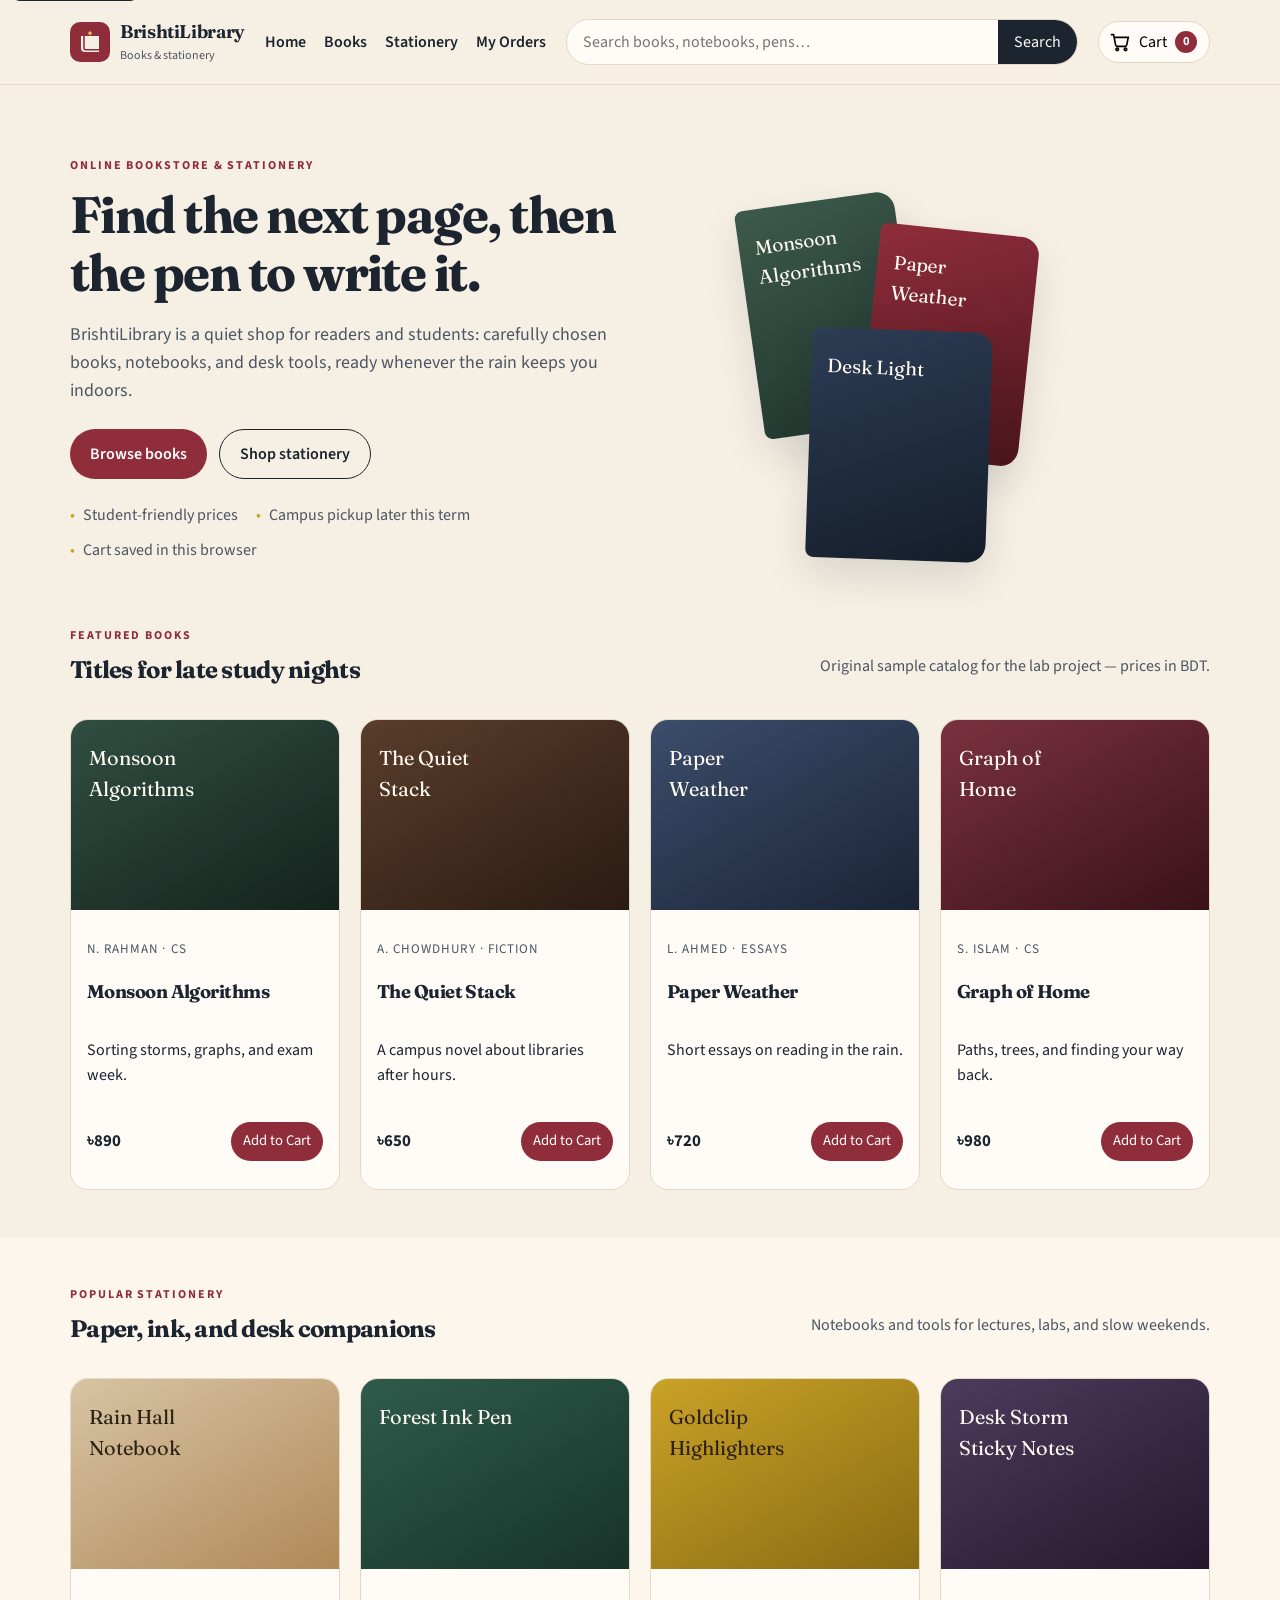
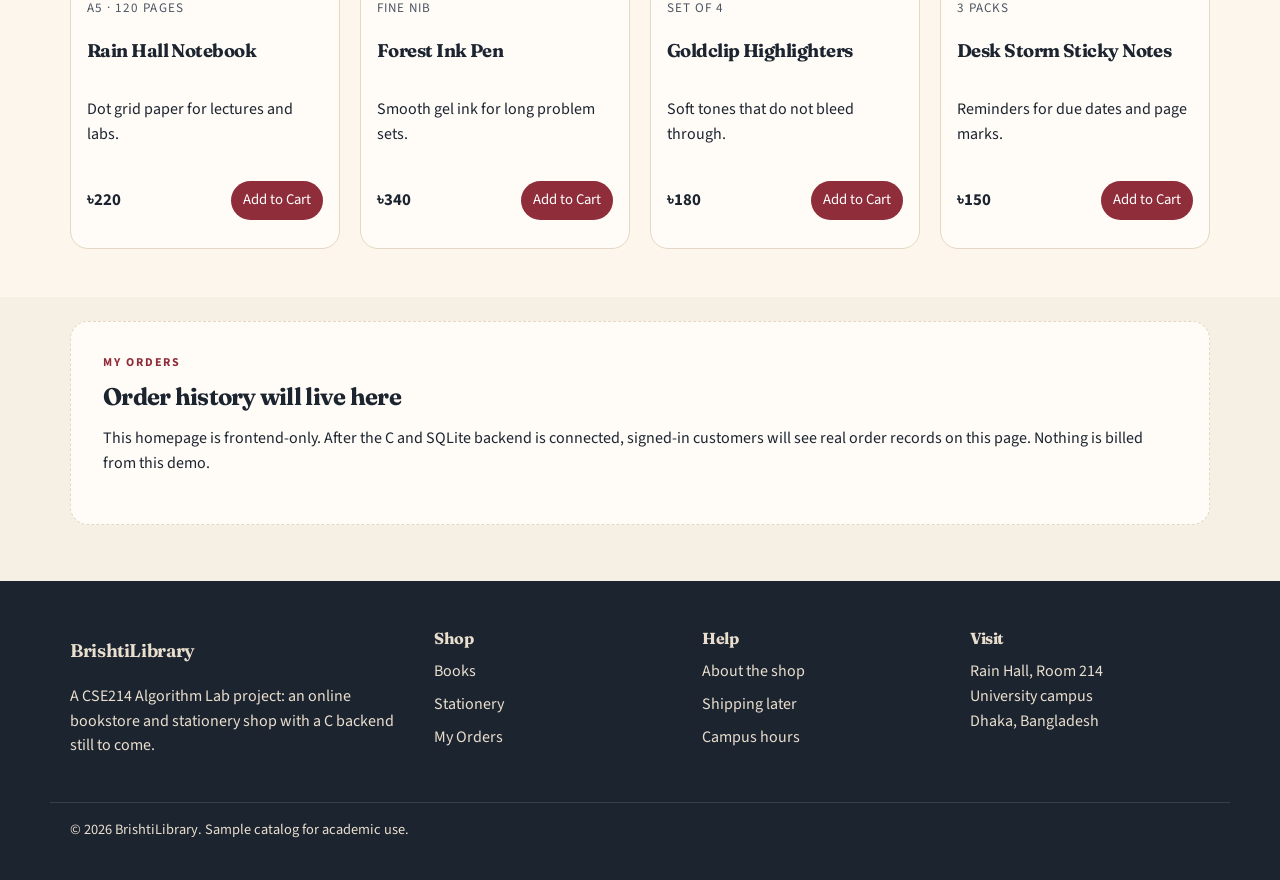
==== frontend/index.html @ 95de1ccd "First day." ====
<!DOCTYPE html>
<html lang="en">
  <head>
    <meta charset="UTF-8" />
    <meta name="viewport" content="width=device-width, initial-scale=1.0" />
    <title>BrishtiLibrary — Books & Stationery</title>
    <meta
      name="description"
      content="BrishtiLibrary is an online bookstore and stationery shop for readers, students, and makers."
    />
    <link rel="preconnect" href="https://fonts.googleapis.com" />
    <link rel="preconnect" href="https://fonts.gstatic.com" crossorigin />
    <link
      href="https://fonts.googleapis.com/css2?family=Fraunces:opsz,wght@9..144,500;9..144,650;9..144,700&family=Source+Sans+3:wght@400;500;600;700&display=swap"
      rel="stylesheet"
    />
    <link rel="stylesheet" href="css/style.css" />
  </head>
  <body>
    <a class="skip-link" href="#main">Skip to content</a>

    <header class="site-header">
      <div class="header-inner">
        <a class="brand" href="#home" aria-label="BrishtiLibrary home">
          <span class="brand-mark" aria-hidden="true">
            <svg viewBox="0 0 40 40" role="img">
              <rect width="40" height="40" rx="10" fill="currentColor" />
              <path d="M11 14h18v16H14.5c-1.9 0-3.5-1.4-3.5-3.2V14z" fill="#f6efe3" />
              <path d="M14 14v12.6c0 .7.7 1.2 1.5 1.2H29" stroke="#8f2d3a" stroke-width="1.6" fill="none" />
              <path
                d="M20 8.5c.5 1.4 1.3 2.3 2.5 2.8-1.2.5-2 1.4-2.5 2.8-.5-1.4-1.3-2.3-2.5-2.8 1.2-.5 2-1.4 2.5-2.8z"
                fill="#e8c36a"
              />
            </svg>
          </span>
          <span class="brand-copy">
            <span class="brand-name">BrishtiLibrary</span>
            <span class="brand-tag">Books &amp; stationery</span>
          </span>
        </a>

        <form class="search" role="search" id="search-form">
          <label class="visually-hidden" for="search-input">Search books and stationery</label>
          <input
            id="search-input"
            type="search"
            name="q"
            placeholder="Search books, notebooks, pens…"
            autocomplete="off"
          />
          <button type="submit" class="search-submit">Search</button>
        </form>

        <nav class="primary-nav" id="primary-nav" aria-label="Primary">
          <a href="#home">Home</a>
          <a href="#books">Books</a>
          <a href="#stationery">Stationery</a>
          <a href="#orders">My Orders</a>
        </nav>

        <div class="header-actions">
          <button class="cart-button" id="cart-open" type="button" aria-controls="cart-drawer">
            <span class="cart-icon" aria-hidden="true">
              <svg viewBox="0 0 24 24" fill="none" stroke="currentColor" stroke-width="1.8">
                <path d="M6 7h15l-1.6 8.2a2 2 0 0 1-2 1.6H9.2a2 2 0 0 1-2-1.6L5 4H2" />
                <circle cx="9" cy="20" r="1.4" />
                <circle cx="18" cy="20" r="1.4" />
              </svg>
            </span>
            <span class="cart-label">Cart</span>
            <span class="cart-count" id="cart-count" aria-live="polite">0</span>
          </button>

          <button
            class="menu-toggle"
            id="menu-toggle"
            type="button"
            aria-expanded="false"
            aria-controls="primary-nav"
          >
            <span class="visually-hidden">Menu</span>
            <span></span>
            <span></span>
            <span></span>
          </button>
        </div>
      </div>
      <p class="search-status" id="search-status" hidden></p>
    </header>

    <main id="main">
      <section class="hero" id="home">
        <div class="hero-copy">
          <p class="eyebrow">Online bookstore &amp; stationery</p>
          <h1>Find the next page, then the pen to write it.</h1>
          <p class="lede">
            BrishtiLibrary is a quiet shop for readers and students: carefully chosen books,
            notebooks, and desk tools, ready whenever the rain keeps you indoors.
          </p>
          <div class="hero-actions">
            <a class="btn btn-primary" href="#books">Browse books</a>
            <a class="btn btn-ghost" href="#stationery">Shop stationery</a>
          </div>
          <ul class="hero-points">
            <li>Student-friendly prices</li>
            <li>Campus pickup later this term</li>
            <li>Cart saved in this browser</li>
          </ul>
        </div>
        <div class="hero-stage" aria-hidden="true">
          <article class="display-book display-book-a">
            <span>Monsoon Algorithms</span>
          </article>
          <article class="display-book display-book-b">
            <span>Paper Weather</span>
          </article>
          <article class="display-book display-book-c">
            <span>Desk Light</span>
          </article>
        </div>
      </section>

      <section class="section" id="books">
        <div class="section-heading">
          <div>
            <p class="eyebrow">Featured books</p>
            <h2>Titles for late study nights</h2>
          </div>
          <p>Original sample catalog for the lab project — prices in BDT.</p>
        </div>
        <div class="product-grid" id="books-grid"></div>
      </section>

      <section class="section section-alt" id="stationery">
        <div class="section-heading">
          <div>
            <p class="eyebrow">Popular stationery</p>
            <h2>Paper, ink, and desk companions</h2>
          </div>
          <p>Notebooks and tools for lectures, labs, and slow weekends.</p>
        </div>
        <div class="product-grid" id="stationery-grid"></div>
      </section>

      <section class="section" id="orders">
        <div class="orders-panel">
          <p class="eyebrow">My Orders</p>
          <h2>Order history will live here</h2>
          <p>
            This homepage is frontend-only. After the C and SQLite backend is connected, signed-in
            customers will see real order records on this page. Nothing is billed from this demo.
          </p>
        </div>
      </section>
    </main>

    <footer class="site-footer">
      <div class="footer-grid">
        <div>
          <p class="brand-name">BrishtiLibrary</p>
          <p>
            A CSE214 Algorithm Lab project: an online bookstore and stationery shop with a C
            backend still to come.
          </p>
        </div>
        <div>
          <h3>Shop</h3>
          <ul>
            <li><a href="#books">Books</a></li>
            <li><a href="#stationery">Stationery</a></li>
            <li><a href="#orders">My Orders</a></li>
          </ul>
        </div>
        <div>
          <h3>Help</h3>
          <ul>
            <li><a href="#home">About the shop</a></li>
            <li><a href="#orders">Shipping later</a></li>
            <li><a href="#home">Campus hours</a></li>
          </ul>
        </div>
        <div>
          <h3>Visit</h3>
          <address>
            Rain Hall, Room 214<br />
            University campus<br />
            Dhaka, Bangladesh
          </address>
        </div>
      </div>
      <p class="copyright">© 2026 BrishtiLibrary. Sample catalog for academic use.</p>
    </footer>

    <aside class="cart-drawer" id="cart-drawer" aria-labelledby="cart-title" hidden>
      <div class="cart-panel">
        <div class="cart-head">
          <h2 id="cart-title">Your cart</h2>
          <button type="button" class="icon-close" id="cart-close">Close</button>
        </div>
        <ul class="cart-items" id="cart-items"></ul>
        <div class="cart-foot">
          <p class="cart-total">Total: <strong id="cart-total">৳0</strong></p>
          <p class="cart-note">Checkout will use the C backend in a later lab step.</p>
        </div>
      </div>
    </aside>

    <div class="toast" id="toast" role="status" aria-live="polite" hidden></div>

    <script src="js/app.js"></script>
  </body>
</html>
---- frontend/css/style.css ----
:root {
  --ink: #1c2430;
  --ink-soft: #4b5563;
  --paper: #f6efe3;
  --cream: #fffaf2;
  --white: #fffcf7;
  --line: #e4d8c4;
  --burgundy: #8f2d3a;
  --burgundy-dark: #6f1f2b;
  --forest: #2f5b4c;
  --gold: #c9a227;
  --shadow: 0 18px 40px rgba(28, 36, 48, 0.12);
  --radius: 18px;
  --header-h: 84px;
  --font-serif: "Fraunces", Georgia, serif;
  --font-sans: "Source Sans 3", "Segoe UI", sans-serif;
}

*,
*::before,
*::after {
  box-sizing: border-box;
}

html {
  scroll-behavior: smooth;
}

body {
  margin: 0;
  font-family: var(--font-sans);
  color: var(--ink);
  background:
    radial-gradient(1200px 400px at 10% -10%, #f3e2c4 0%, transparent 50%),
    var(--paper);
  line-height: 1.55;
}

img,
svg {
  display: block;
  max-width: 100%;
}

a {
  color: inherit;
  text-decoration: none;
}

button,
input {
  font: inherit;
}

.visually-hidden {
  position: absolute;
  width: 1px;
  height: 1px;
  padding: 0;
  margin: -1px;
  overflow: hidden;
  clip: rect(0, 0, 0, 0);
  border: 0;
}

.skip-link {
  position: absolute;
  left: 12px;
  top: -40px;
  z-index: 100;
  background: var(--ink);
  color: var(--cream);
  padding: 8px 12px;
  border-radius: 8px;
}

.skip-link:focus {
  top: 12px;
}

.site-header {
  position: sticky;
  top: 0;
  z-index: 40;
  background: rgba(246, 239, 227, 0.92);
  backdrop-filter: blur(14px);
  border-bottom: 1px solid var(--line);
}

.header-inner {
  max-width: 1180px;
  margin: 0 auto;
  min-height: var(--header-h);
  padding: 12px 20px;
  display: flex;
  flex-wrap: wrap;
  gap: 12px 20px;
  align-items: center;
}

.brand {
  display: flex;
  align-items: center;
  gap: 10px;
  order: 1;
}

.brand-mark {
  width: 40px;
  height: 40px;
  color: var(--burgundy);
}

.brand-name {
  display: block;
  font-family: var(--font-serif);
  font-weight: 650;
  font-size: 1.15rem;
  letter-spacing: -0.02em;
}

.brand-tag {
  display: block;
  font-size: 0.75rem;
  color: var(--ink-soft);
}

.search {
  display: flex;
  background: var(--white);
  border: 1px solid var(--line);
  border-radius: 999px;
  overflow: hidden;
  flex: 1 1 240px;
  order: 3;
  min-width: 180px;
}

.search input {
  flex: 1;
  border: 0;
  background: transparent;
  padding: 10px 16px;
  outline: none;
  min-width: 0;
}

.search-submit,
.btn,
.cart-button,
.icon-close,
.add-cart,
.menu-toggle {
  cursor: pointer;
  border: 0;
}

.search-submit {
  background: var(--ink);
  color: var(--cream);
  padding: 10px 16px;
}

.primary-nav {
  display: flex;
  gap: 18px;
  font-weight: 600;
  order: 2;
}

.primary-nav a:hover,
.primary-nav a:focus-visible,
.footer-grid a:hover {
  color: var(--burgundy);
}

.header-actions {
  display: flex;
  align-items: center;
  gap: 8px;
  order: 4;
}

.cart-button {
  display: flex;
  align-items: center;
  gap: 8px;
  background: var(--white);
  border: 1px solid var(--line);
  border-radius: 999px;
  padding: 8px 12px 8px 10px;
}

.cart-icon svg {
  width: 22px;
  height: 22px;
}

.cart-count {
  min-width: 22px;
  height: 22px;
  border-radius: 999px;
  background: var(--burgundy);
  color: #fff;
  font-size: 0.78rem;
  font-weight: 700;
  display: grid;
  place-items: center;
}

.menu-toggle {
  display: none;
  width: 42px;
  height: 42px;
  border-radius: 10px;
  background: var(--white);
  border: 1px solid var(--line);
  padding: 10px;
}

.menu-toggle span {
  display: block;
  height: 2px;
  background: var(--ink);
  margin: 5px 0;
}

.search-status {
  max-width: 1180px;
  margin: 0 auto;
  padding: 0 20px 12px;
  color: var(--ink-soft);
}

.hero,
.section,
.footer-grid,
.copyright {
  max-width: 1180px;
  margin-left: auto;
  margin-right: auto;
  padding-left: 20px;
  padding-right: 20px;
}

#home,
#books,
#stationery,
#orders {
  scroll-margin-top: 96px;
}

.hero {
  display: grid;
  grid-template-columns: 1.1fr 0.9fr;
  gap: 48px;
  align-items: center;
  padding-top: 72px;
  padding-bottom: 40px;
}

.eyebrow {
  text-transform: uppercase;
  letter-spacing: 0.16em;
  font-size: 0.75rem;
  font-weight: 700;
  color: var(--burgundy);
  margin: 0 0 10px;
}

h1,
h2,
h3 {
  font-family: var(--font-serif);
  letter-spacing: -0.03em;
  line-height: 1.15;
  margin: 0 0 12px;
}

h1 {
  font-size: clamp(2.2rem, 4vw, 3.6rem);
}

.lede {
  font-size: 1.12rem;
  color: var(--ink-soft);
  max-width: 36rem;
}

.hero-actions {
  display: flex;
  flex-wrap: wrap;
  gap: 12px;
  margin: 24px 0;
}

.btn {
  display: inline-flex;
  align-items: center;
  justify-content: center;
  border-radius: 999px;
  padding: 12px 20px;
  font-weight: 600;
}

.btn-primary,
.add-cart {
  background: var(--burgundy);
  color: #fff;
}

.btn-primary:hover,
.add-cart:hover {
  background: var(--burgundy-dark);
}

.btn-ghost {
  background: transparent;
  border: 1px solid var(--ink);
}

.hero-points {
  display: flex;
  flex-wrap: wrap;
  gap: 10px 18px;
  padding: 0;
  margin: 0;
  list-style: none;
  color: var(--ink-soft);
}

.hero-points li::before {
  content: "•";
  color: var(--gold);
  margin-right: 8px;
}

.hero-stage {
  position: relative;
  min-height: 360px;
}

.display-book {
  position: absolute;
  width: 160px;
  height: 230px;
  border-radius: 8px 18px 18px 8px;
  padding: 24px 16px;
  color: var(--cream);
  box-shadow: var(--shadow);
  font-family: var(--font-serif);
  font-size: 1.2rem;
}

.display-book-a {
  left: 30px;
  top: 20px;
  background: linear-gradient(160deg, #3d5a4c, #1e332b);
  transform: rotate(-8deg);
}

.display-book-b {
  left: 150px;
  top: 50px;
  background: linear-gradient(160deg, #8f2d3a, #4b151d);
  transform: rotate(6deg);
}

.display-book-c {
  left: 90px;
  top: 150px;
  width: 180px;
  background: linear-gradient(160deg, #2c3d55, #151d2a);
  transform: rotate(2deg);
}

.section {
  padding-top: 24px;
  padding-bottom: 48px;
}

.section-alt {
  background: rgba(255, 250, 242, 0.7);
  max-width: none;
  padding: 48px 0;
}

.section-alt .section-heading,
.section-alt .product-grid {
  max-width: 1180px;
  margin-left: auto;
  margin-right: auto;
  padding-left: 20px;
  padding-right: 20px;
}

.section-heading {
  display: flex;
  justify-content: space-between;
  gap: 24px;
  align-items: end;
  margin-bottom: 24px;
}

.section-heading p:last-child {
  color: var(--ink-soft);
  max-width: 28rem;
}

.product-grid {
  display: grid;
  grid-template-columns: repeat(4, 1fr);
  gap: 20px;
}

.product-card {
  background: var(--white);
  border: 1px solid var(--line);
  border-radius: var(--radius);
  overflow: hidden;
  display: flex;
  flex-direction: column;
  min-height: 100%;
}

.product-cover {
  height: 190px;
  padding: 22px 18px;
  color: var(--cream);
  font-family: var(--font-serif);
}

.product-cover span {
  display: block;
  max-width: 8.5rem;
  font-size: 1.25rem;
}

.cover-book-1 { background: linear-gradient(150deg, #314e42, #13231d); }
.cover-book-2 { background: linear-gradient(150deg, #5a3d2b, #2b1b12); }
.cover-book-3 { background: linear-gradient(150deg, #3b4d6b, #1a2436); }
.cover-book-4 { background: linear-gradient(150deg, #7a3140, #3a1219); }
.cover-stat-1 { background: linear-gradient(150deg, #d7c4a3, #b08958); color: #2b2116; }
.cover-stat-2 { background: linear-gradient(150deg, #2f5b4c, #17332a); }
.cover-stat-3 { background: linear-gradient(150deg, #c9a227, #8a6b12); color: #2b2116; }
.cover-stat-4 { background: linear-gradient(150deg, #4d3b5c, #24182d); }

.product-body {
  padding: 16px 16px 18px;
  display: flex;
  flex-direction: column;
  gap: 8px;
  flex: 1;
}

.product-meta {
  font-size: 0.82rem;
  color: var(--ink-soft);
  text-transform: uppercase;
  letter-spacing: 0.08em;
}

.product-body h3 {
  font-size: 1.15rem;
}

.price-row {
  margin-top: auto;
  display: flex;
  justify-content: space-between;
  align-items: center;
  gap: 8px;
}

.price {
  font-weight: 700;
  font-size: 1.05rem;
}

.add-cart {
  border-radius: 999px;
  padding: 8px 12px;
  font-size: 0.92rem;
}

.product-card.is-hidden {
  display: none;
}

.orders-panel {
  background: var(--white);
  border: 1px dashed var(--line);
  border-radius: var(--radius);
  padding: 32px;
}

.site-footer {
  background: var(--ink);
  color: #eadfce;
  padding: 48px 0 24px;
  margin-top: 8px;
}

.footer-grid {
  display: grid;
  grid-template-columns: 1.4fr 1fr 1fr 1fr;
  gap: 28px;
}

.footer-grid h3 {
  font-size: 1rem;
}

.footer-grid ul {
  list-style: none;
  padding: 0;
  margin: 0;
}

.footer-grid li + li,
.footer-grid p {
  margin-top: 8px;
}

address {
  font-style: normal;
}

.copyright {
  margin-top: 28px;
  padding-top: 16px;
  border-top: 1px solid rgba(255, 255, 255, 0.12);
  font-size: 0.9rem;
}

.cart-drawer {
  position: fixed;
  inset: 0;
  background: rgba(28, 36, 48, 0.4);
  z-index: 50;
  display: flex;
  justify-content: flex-end;
}

.cart-drawer[hidden] {
  display: none;
}

.cart-panel {
  width: min(380px, 100%);
  height: 100%;
  background: var(--cream);
  display: flex;
  flex-direction: column;
  padding: 20px;
}

.cart-head,
.price-row,
.cart-line {
  display: flex;
  justify-content: space-between;
  align-items: center;
}

.icon-close {
  background: transparent;
  font-weight: 600;
}

.cart-items {
  list-style: none;
  padding: 0;
  margin: 16px 0;
  overflow: auto;
  flex: 1;
}

.cart-line {
  padding: 12px 0;
  border-bottom: 1px solid var(--line);
  gap: 12px;
}

.cart-line button {
  background: transparent;
  border: 0;
  color: var(--burgundy);
  font-weight: 600;
  cursor: pointer;
}

.cart-foot {
  border-top: 1px solid var(--line);
  padding-top: 16px;
}

.cart-note {
  color: var(--ink-soft);
  font-size: 0.92rem;
}

.toast {
  position: fixed;
  right: 20px;
  bottom: 20px;
  background: var(--ink);
  color: var(--cream);
  padding: 12px 16px;
  border-radius: 12px;
  z-index: 60;
}

@media (max-width: 980px) {
  .brand {
    margin-right: auto;
  }

  .header-actions {
    order: 2;
  }

  .primary-nav {
    display: none;
    order: 3;
    flex: 1 1 100%;
    flex-direction: column;
    gap: 10px;
    padding-bottom: 8px;
  }

  .primary-nav.is-open {
    display: flex;
  }

  .search {
    order: 4;
    flex: 1 1 100%;
  }

  .menu-toggle {
    display: block;
  }

  .hero {
    grid-template-columns: 1fr;
  }

  .product-grid,
  .footer-grid {
    grid-template-columns: 1fr 1fr;
  }

  .hero-stage {
    min-height: 280px;
  }
}

@media (max-width: 640px) {
  .product-grid,
  .footer-grid {
    grid-template-columns: 1fr;
  }

  .section-heading {
    flex-direction: column;
    align-items: flex-start;
  }

  .cart-label {
    display: none;
  }

  .display-book {
    width: 130px;
    height: 190px;
  }
}
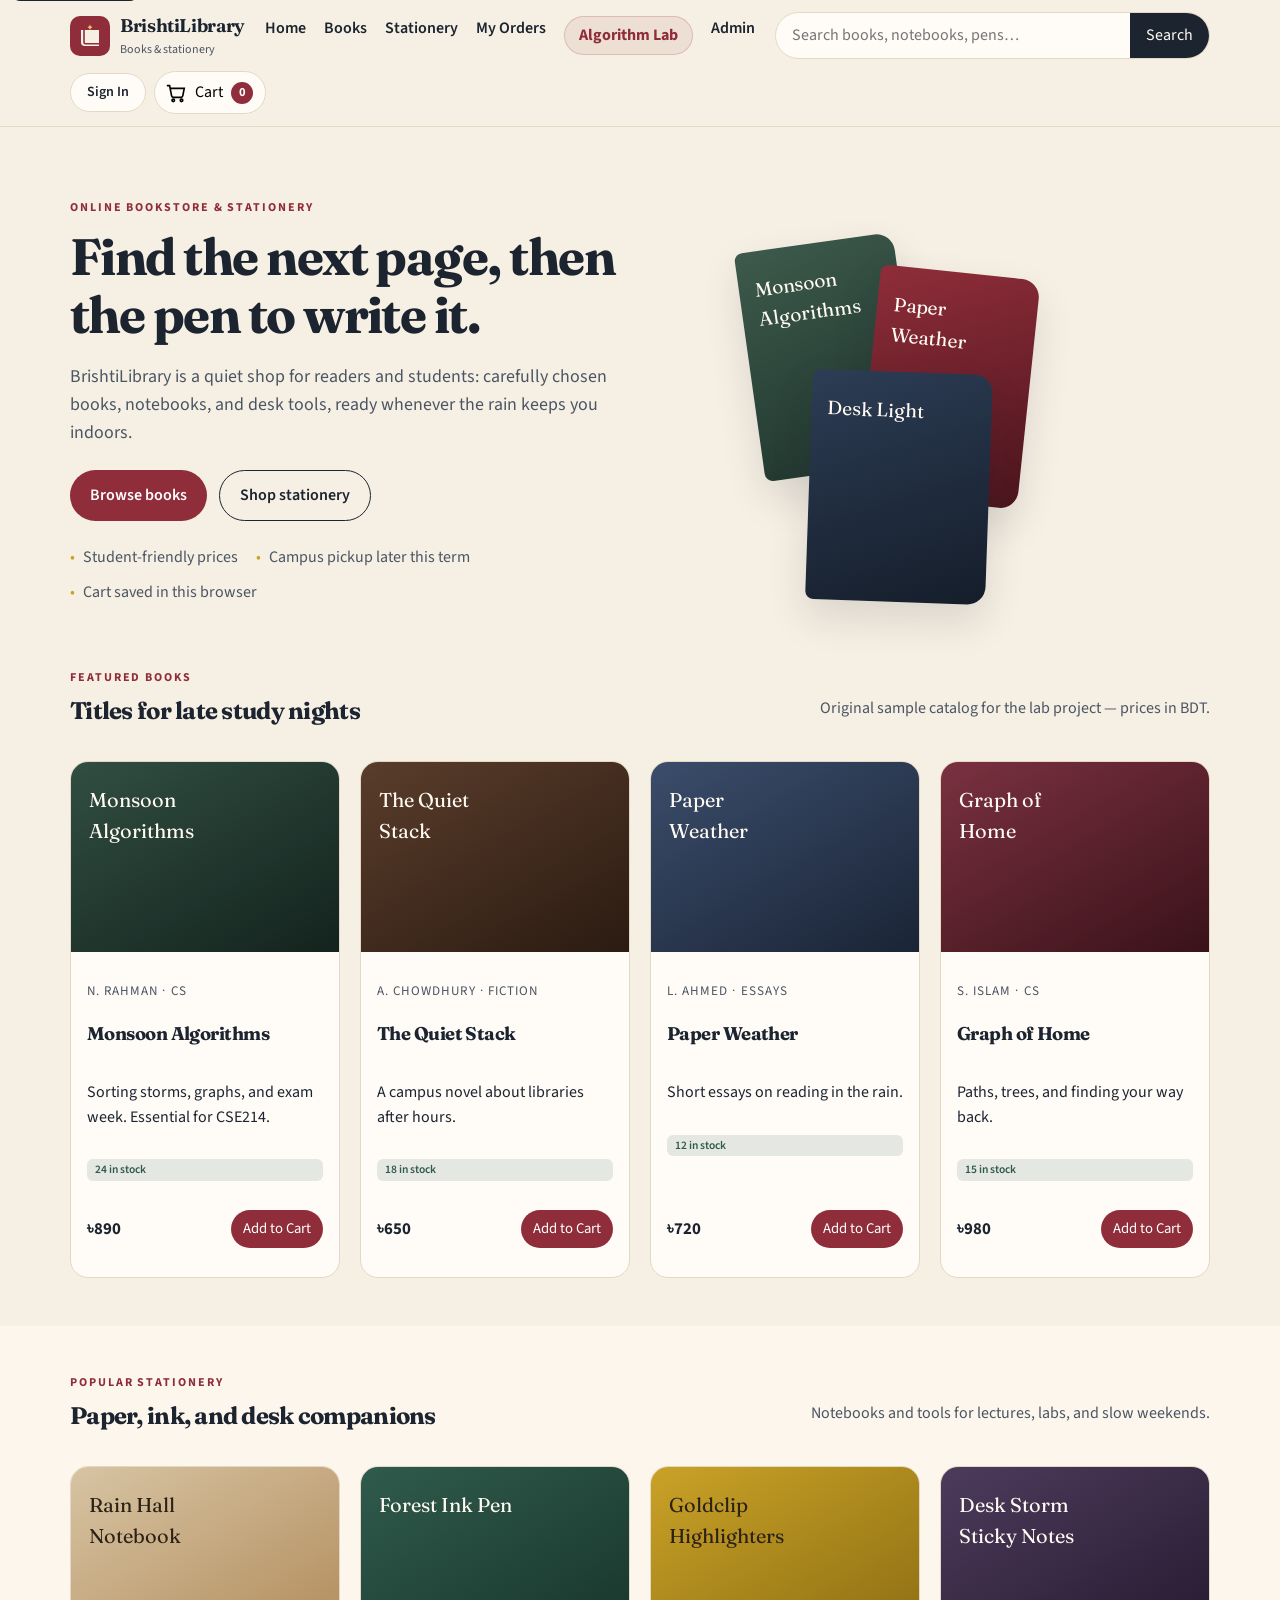
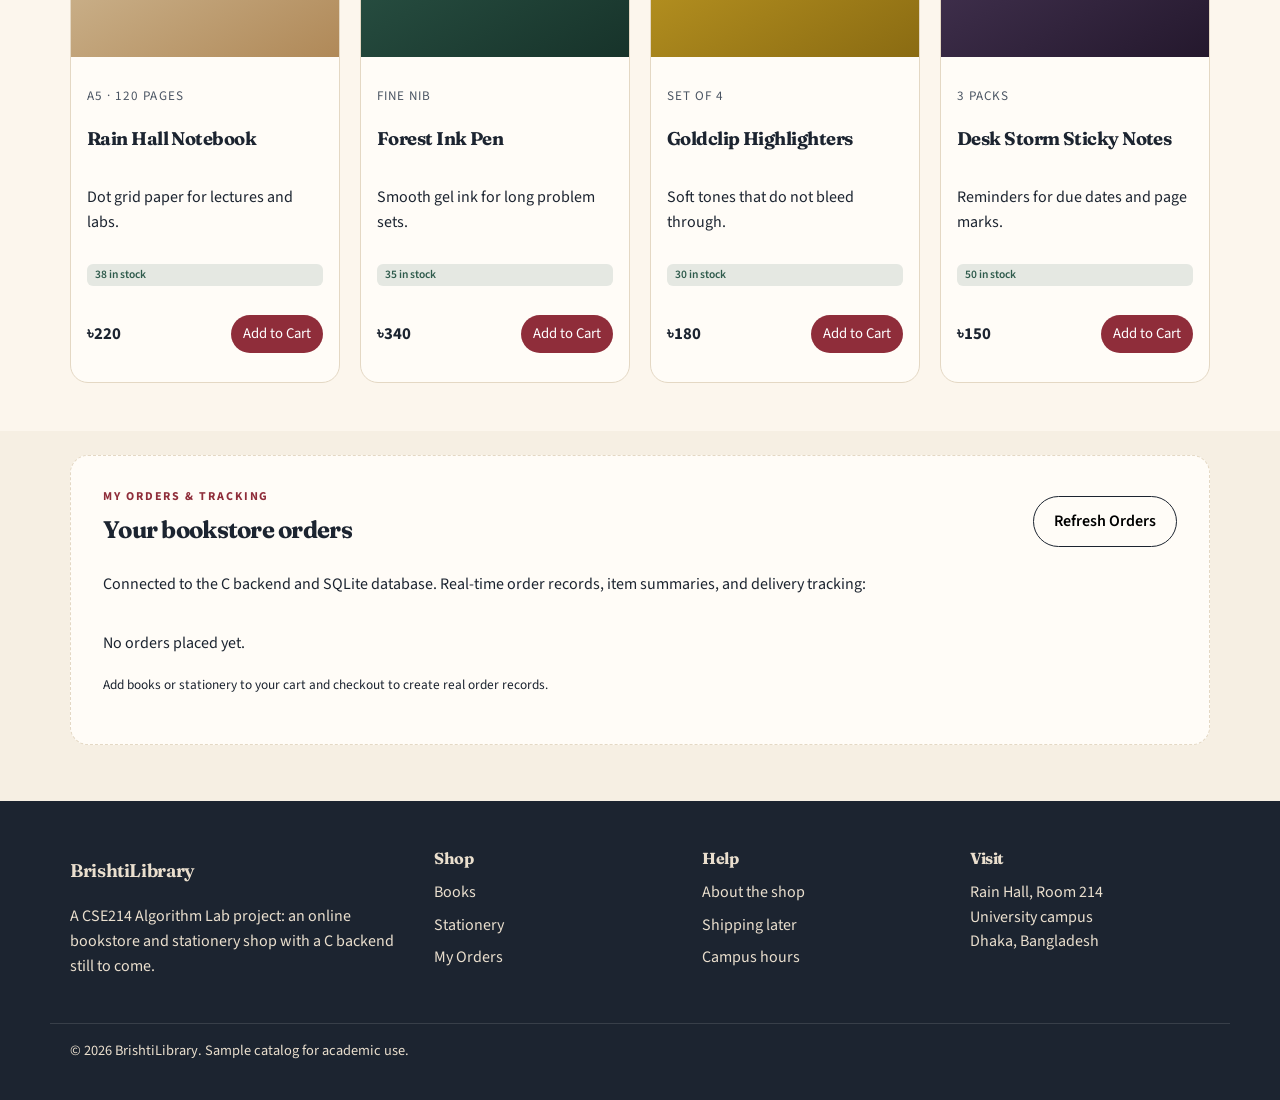
==== commit a9822d37: "Updated" ====
--- a/frontend/index.html
+++ b/frontend/index.html
@@ -56,9 +56,12 @@
           <a href="#books">Books</a>
           <a href="#stationery">Stationery</a>
           <a href="#orders">My Orders</a>
+          <a href="/algorithms" class="nav-highlight">Algorithm Lab</a>
+          <a href="/admin">Admin</a>
         </nav>
 
         <div class="header-actions">
+          <button class="auth-pill" id="auth-toggle" type="button">Sign In</button>
           <button class="cart-button" id="cart-open" type="button" aria-controls="cart-drawer">
             <span class="cart-icon" aria-hidden="true">
               <svg viewBox="0 0 24 24" fill="none" stroke="currentColor" stroke-width="1.8">
@@ -144,12 +147,19 @@
 
       <section class="section" id="orders">
         <div class="orders-panel">
-          <p class="eyebrow">My Orders</p>
-          <h2>Order history will live here</h2>
-          <p>
-            This homepage is frontend-only. After the C and SQLite backend is connected, signed-in
-            customers will see real order records on this page. Nothing is billed from this demo.
+          <div class="orders-header">
+            <div>
+              <p class="eyebrow">My Orders &amp; Tracking</p>
+              <h2>Your bookstore orders</h2>
+            </div>
+            <button class="btn btn-sm btn-ghost" id="refresh-orders-btn" type="button">Refresh Orders</button>
+          </div>
+          <p class="orders-desc">
+            Connected to the C backend and SQLite database. Real-time order records, item summaries, and delivery tracking:
           </p>
+          <div class="orders-list" id="orders-list">
+            <p class="empty-state">Loading your order history from the C backend…</p>
+          </div>
         </div>
       </section>
     </main>
@@ -199,11 +209,98 @@
         </div>
         <ul class="cart-items" id="cart-items"></ul>
         <div class="cart-foot">
-          <p class="cart-total">Total: <strong id="cart-total">৳0</strong></p>
-          <p class="cart-note">Checkout will use the C backend in a later lab step.</p>
+          <div class="cart-summary-lines">
+            <div class="summary-line"><span>Subtotal:</span> <span id="cart-subtotal">৳0</span></div>
+            <div class="summary-line"><span>Delivery (Dhaka/Campus):</span> <span id="cart-delivery">৳60</span></div>
+            <div class="summary-line summary-total"><span>Total:</span> <strong id="cart-total">৳0</strong></div>
+          </div>
+          <button type="button" class="btn btn-primary btn-block" id="checkout-open-btn">Proceed to Checkout</button>
+          <p class="cart-note">Verified live by C &amp; SQLite backend.</p>
         </div>
       </div>
     </aside>
+
+    <!-- Checkout Modal Dialog -->
+    <dialog class="modal-dialog" id="checkout-modal">
+      <div class="modal-card">
+        <div class="modal-head">
+          <h2>Complete Your Order</h2>
+          <button type="button" class="icon-close" id="checkout-close-btn">Close</button>
+        </div>
+        <form class="checkout-form" id="checkout-form">
+          <div class="form-group">
+            <label for="cust-name">Full Name *</label>
+            <input type="text" id="cust-name" name="customer_name" required placeholder="e.g. Rahim Chowdhury" />
+          </div>
+          <div class="form-group">
+            <label for="cust-phone">Phone Number (Bangladesh) *</label>
+            <input type="tel" id="cust-phone" name="phone" required placeholder="e.g. 01711-223344" />
+          </div>
+          <div class="form-group">
+            <label for="cust-address">Delivery Address (Dorm, Campus, or City) *</label>
+            <textarea id="cust-address" name="delivery_address" required rows="2" placeholder="e.g. Room 214, Rain Hall / CSE Dept Building"></textarea>
+          </div>
+          <div class="form-group">
+            <label for="cust-payment">Payment Method</label>
+            <select id="cust-payment" name="payment_method">
+              <option value="Cash on Delivery">Cash on Delivery (Campus Pickup / Courier)</option>
+              <option value="bKash (Sandbox)">bKash (Sandbox Demo)</option>
+              <option value="Nagad (Sandbox)">Nagad (Sandbox Demo)</option>
+            </select>
+          </div>
+          <div class="checkout-summary-box" id="checkout-summary-box">
+            <p>Order Total: <strong id="checkout-total-val">৳0</strong> (incl. ৳60 delivery)</p>
+          </div>
+          <div class="modal-actions">
+            <button type="button" class="btn btn-ghost" id="checkout-cancel-btn">Cancel</button>
+            <button type="submit" class="btn btn-primary" id="place-order-submit-btn">Confirm Order</button>
+          </div>
+        </form>
+      </div>
+    </dialog>
+
+    <!-- Authentication Modal Dialog -->
+    <dialog class="modal-dialog" id="auth-modal">
+      <div class="modal-card">
+        <div class="modal-head">
+          <h2 id="auth-modal-title">Sign In to BrishtiLibrary</h2>
+          <button type="button" class="icon-close" id="auth-close-btn">Close</button>
+        </div>
+        <div class="auth-modal-body" id="auth-modal-body">
+          <p class="auth-notice">
+            Academic Lab Authentication: You can sign in using Google OAuth or switch directly to demo student/admin accounts for grading.
+          </p>
+
+          <div class="auth-options">
+            <button type="button" class="btn btn-demo btn-block" id="demo-student-btn">
+              <span>Sign In as Student Demo</span>
+              <small>student@brishtilibrary.edu</small>
+            </button>
+            <button type="button" class="btn btn-demo-admin btn-block" id="demo-admin-btn">
+              <span>Sign In as Admin</span>
+              <small>admin@brishtilibrary.edu (Inventory &amp; Orders)</small>
+            </button>
+          </div>
+
+          <div class="auth-divider"><span>or Google Sign-In</span></div>
+
+          <div class="google-signin-wrapper">
+            <!-- Google Identity Services Container -->
+            <div id="g_id_onload"
+                 data-client_id="YOUR_GOOGLE_CLIENT_ID.apps.googleusercontent.com"
+                 data-context="signin"
+                 data-ux_mode="popup"
+                 data-callback="handleGoogleSignIn"
+                 data-auto_prompt="false">
+            </div>
+            <div class="g_id_signin" data-type="standard" data-shape="pill" data-theme="outline" data-text="signin_with" data-size="large"></div>
+            <p class="google-note">
+              To activate real Google Sign-In, set your Google OAuth Client ID in the configuration.
+            </p>
+          </div>
+        </div>
+      </div>
+    </dialog>
 
     <div class="toast" id="toast" role="status" aria-live="polite" hidden></div>
 
--- a/frontend/css/style.css
+++ b/frontend/css/style.css
@@ -676,3 +676,399 @@
     height: 190px;
   }
 }
+
+/* === BrishtiLibrary Interactive Extensions === */
+
+.nav-highlight {
+  color: var(--burgundy) !important;
+  font-weight: 700 !important;
+  background: rgba(143, 45, 58, 0.08);
+  padding: 6px 14px;
+  border-radius: 999px;
+  border: 1px solid rgba(143, 45, 58, 0.2);
+}
+
+.auth-pill {
+  background: var(--white);
+  border: 1px solid var(--line);
+  color: var(--ink);
+  padding: 8px 16px;
+  border-radius: 999px;
+  font-size: 0.88rem;
+  font-weight: 600;
+  cursor: pointer;
+  transition: all 0.2s ease;
+}
+
+.auth-pill:hover {
+  border-color: var(--burgundy);
+  color: var(--burgundy);
+}
+
+.auth-active {
+  background: var(--burgundy);
+  color: var(--cream);
+  border-color: var(--burgundy);
+}
+
+.stock-badge {
+  display: inline-block;
+  font-size: 0.72rem;
+  font-weight: 600;
+  padding: 2px 8px;
+  border-radius: 6px;
+  margin: 6px 0 10px;
+}
+
+.stock-ok {
+  background: rgba(47, 91, 76, 0.12);
+  color: var(--forest);
+}
+
+.stock-out {
+  background: rgba(143, 45, 58, 0.12);
+  color: var(--burgundy);
+}
+
+.cart-qty-row {
+  display: flex;
+  align-items: center;
+  gap: 8px;
+  margin-top: 4px;
+}
+
+.btn-qty {
+  width: 26px;
+  height: 26px;
+  border: 1px solid var(--line);
+  background: var(--white);
+  border-radius: 6px;
+  cursor: pointer;
+  font-weight: bold;
+  display: flex;
+  align-items: center;
+  justify-content: center;
+}
+
+.btn-qty:hover {
+  background: var(--paper);
+}
+
+.qty-num {
+  font-weight: 600;
+  min-width: 18px;
+  text-align: center;
+}
+
+.unit-price {
+  font-size: 0.85rem;
+  color: var(--ink-soft);
+}
+
+.cart-stock-warning {
+  font-size: 0.78rem;
+  color: #b45309;
+  margin-top: 4px;
+  font-weight: 500;
+}
+
+.cart-summary-lines {
+  background: rgba(246, 239, 227, 0.5);
+  border: 1px solid var(--line);
+  border-radius: 12px;
+  padding: 12px;
+  margin-bottom: 14px;
+}
+
+.summary-line {
+  display: flex;
+  justify-content: space-between;
+  font-size: 0.9rem;
+  margin-bottom: 6px;
+}
+
+.summary-total {
+  border-top: 1px dashed var(--line);
+  padding-top: 8px;
+  margin-top: 8px;
+  font-size: 1.1rem;
+  color: var(--burgundy);
+}
+
+.btn-block {
+  width: 100%;
+}
+
+/* Modal Dialogs */
+.modal-dialog {
+  border: 0;
+  border-radius: var(--radius);
+  padding: 0;
+  background: transparent;
+  max-width: 520px;
+  width: 90%;
+  box-shadow: 0 25px 60px rgba(28, 36, 48, 0.28);
+}
+
+.modal-dialog::backdrop {
+  background: rgba(28, 36, 48, 0.6);
+  backdrop-filter: blur(4px);
+}
+
+.modal-card {
+  background: var(--cream);
+  border: 1px solid var(--line);
+  border-radius: var(--radius);
+  padding: 28px;
+  max-height: 90vh;
+  overflow-y: auto;
+}
+
+.modal-head {
+  display: flex;
+  justify-content: space-between;
+  align-items: center;
+  margin-bottom: 20px;
+  border-bottom: 1px solid var(--line);
+  padding-bottom: 12px;
+}
+
+.modal-head h2 {
+  font-family: var(--font-serif);
+  font-size: 1.4rem;
+  margin: 0;
+  color: var(--ink);
+}
+
+.checkout-form .form-group {
+  margin-bottom: 16px;
+}
+
+.form-group label {
+  display: block;
+  font-size: 0.88rem;
+  font-weight: 600;
+  margin-bottom: 6px;
+  color: var(--ink);
+}
+
+.form-group input,
+.form-group textarea,
+.form-group select {
+  width: 100%;
+  padding: 10px 14px;
+  border: 1px solid var(--line);
+  border-radius: 10px;
+  background: var(--white);
+  color: var(--ink);
+  font-family: inherit;
+  font-size: 0.95rem;
+}
+
+.form-group input:focus,
+.form-group textarea:focus,
+.form-group select:focus {
+  outline: none;
+  border-color: var(--burgundy);
+  box-shadow: 0 0 0 3px rgba(143, 45, 58, 0.15);
+}
+
+.checkout-summary-box {
+  background: var(--white);
+  border: 1px solid var(--line);
+  border-radius: 10px;
+  padding: 12px 16px;
+  margin-bottom: 18px;
+  font-size: 0.95rem;
+}
+
+.modal-actions {
+  display: flex;
+  justify-content: flex-end;
+  gap: 12px;
+}
+
+/* Auth Modal Styles */
+.auth-notice {
+  font-size: 0.9rem;
+  color: var(--ink-soft);
+  margin-bottom: 18px;
+  line-height: 1.5;
+}
+
+.auth-options {
+  display: flex;
+  flex-direction: column;
+  gap: 10px;
+  margin-bottom: 20px;
+}
+
+.btn-demo,
+.btn-demo-admin {
+  padding: 12px 16px;
+  border-radius: 12px;
+  border: 1px solid var(--line);
+  background: var(--white);
+  cursor: pointer;
+  display: flex;
+  flex-direction: column;
+  align-items: flex-start;
+  transition: all 0.2s ease;
+}
+
+.btn-demo span,
+.btn-demo-admin span {
+  font-weight: 700;
+  font-size: 0.98rem;
+}
+
+.btn-demo small,
+.btn-demo-admin small {
+  color: var(--ink-soft);
+  font-size: 0.8rem;
+}
+
+.btn-demo:hover {
+  border-color: var(--forest);
+  background: rgba(47, 91, 76, 0.05);
+}
+
+.btn-demo-admin:hover {
+  border-color: var(--burgundy);
+  background: rgba(143, 45, 58, 0.05);
+}
+
+.auth-divider {
+  display: flex;
+  align-items: center;
+  text-align: center;
+  margin: 18px 0;
+  color: var(--ink-soft);
+  font-size: 0.82rem;
+}
+
+.auth-divider::before,
+.auth-divider::after {
+  content: "";
+  flex: 1;
+  border-bottom: 1px solid var(--line);
+}
+
+.auth-divider span {
+  padding: 0 10px;
+}
+
+.google-signin-wrapper {
+  display: flex;
+  flex-direction: column;
+  align-items: center;
+  gap: 10px;
+}
+
+.google-note {
+  font-size: 0.78rem;
+  color: var(--ink-soft);
+  text-align: center;
+}
+
+/* Orders List & Cards */
+.orders-header {
+  display: flex;
+  justify-content: space-between;
+  align-items: center;
+  flex-wrap: wrap;
+  gap: 12px;
+  margin-bottom: 12px;
+}
+
+.orders-list {
+  display: flex;
+  flex-direction: column;
+  gap: 16px;
+  margin-top: 18px;
+}
+
+.order-card {
+  background: var(--white);
+  border: 1px solid var(--line);
+  border-radius: var(--radius);
+  padding: 20px;
+  box-shadow: 0 4px 16px rgba(28, 36, 48, 0.05);
+}
+
+.order-card-header {
+  display: flex;
+  justify-content: space-between;
+  align-items: center;
+  border-bottom: 1px solid var(--line);
+  padding-bottom: 12px;
+  margin-bottom: 14px;
+}
+
+.order-num {
+  font-family: monospace;
+  font-weight: 700;
+  font-size: 1.05rem;
+  color: var(--burgundy);
+  margin-right: 12px;
+}
+
+.order-date {
+  font-size: 0.82rem;
+  color: var(--ink-soft);
+}
+
+.order-status-badge {
+  font-size: 0.78rem;
+  font-weight: 700;
+  text-transform: uppercase;
+  padding: 4px 10px;
+  border-radius: 999px;
+  letter-spacing: 0.04em;
+}
+
+.status-pending { background: #fef3c7; color: #92400e; }
+.status-confirmed { background: #dbeafe; color: #1e40af; }
+.status-processing { background: #e0e7ff; color: #4338ca; }
+.status-shipped { background: #f3e8ff; color: #6b21a8; }
+.status-delivered { background: #d1fae5; color: #065f46; }
+.status-cancelled { background: #fee2e2; color: #991b1b; }
+
+.order-details-grid {
+  display: grid;
+  grid-template-columns: 1fr 1fr;
+  gap: 20px;
+  font-size: 0.92rem;
+}
+
+@media (max-width: 680px) {
+  .order-details-grid {
+    grid-template-columns: 1fr;
+  }
+}
+
+.order-label {
+  font-size: 0.78rem;
+  text-transform: uppercase;
+  font-weight: 700;
+  color: var(--ink-soft);
+  margin: 0 0 4px;
+}
+
+.order-val {
+  margin: 0 0 10px;
+}
+
+.order-item-list {
+  list-style: square;
+  padding-left: 20px;
+  margin: 0 0 10px;
+  font-size: 0.88rem;
+}
+
+.order-total-line {
+  font-size: 1.05rem;
+  color: var(--burgundy);
+  margin-top: 8px;
+}
+
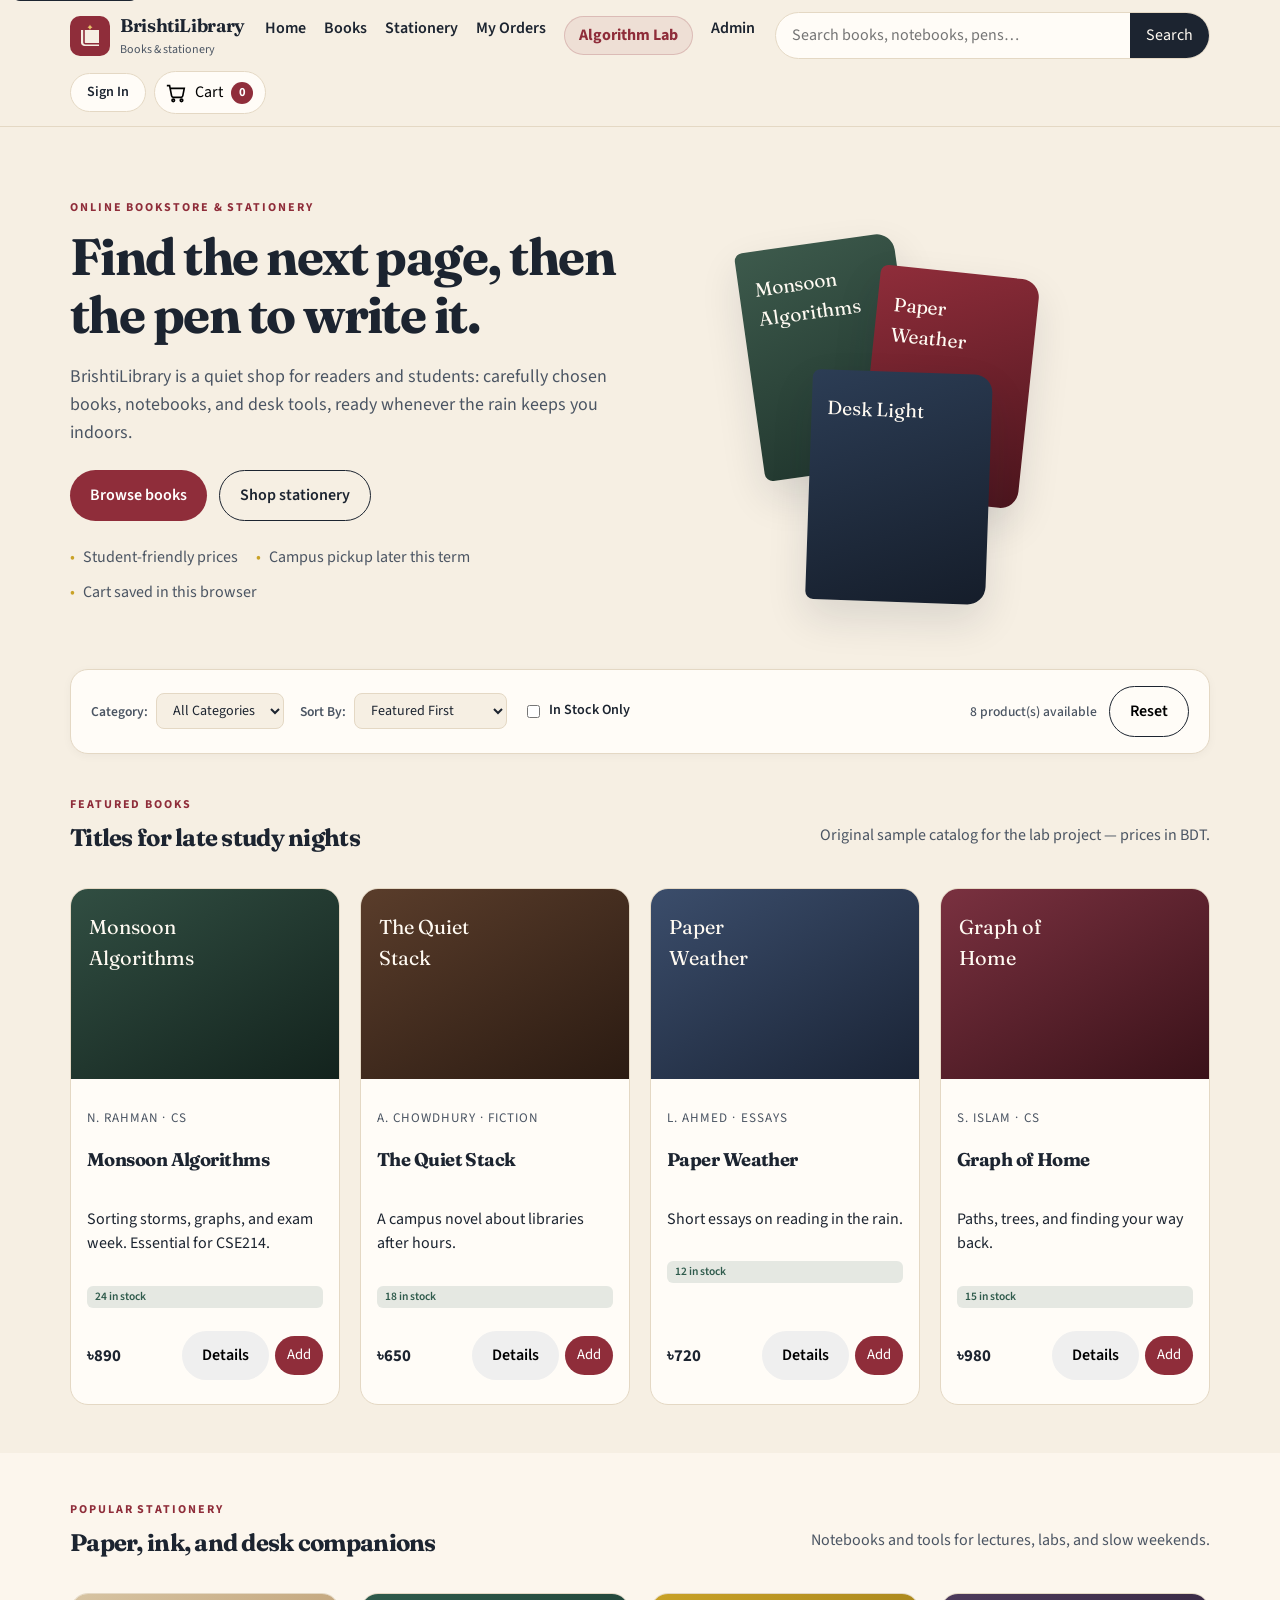
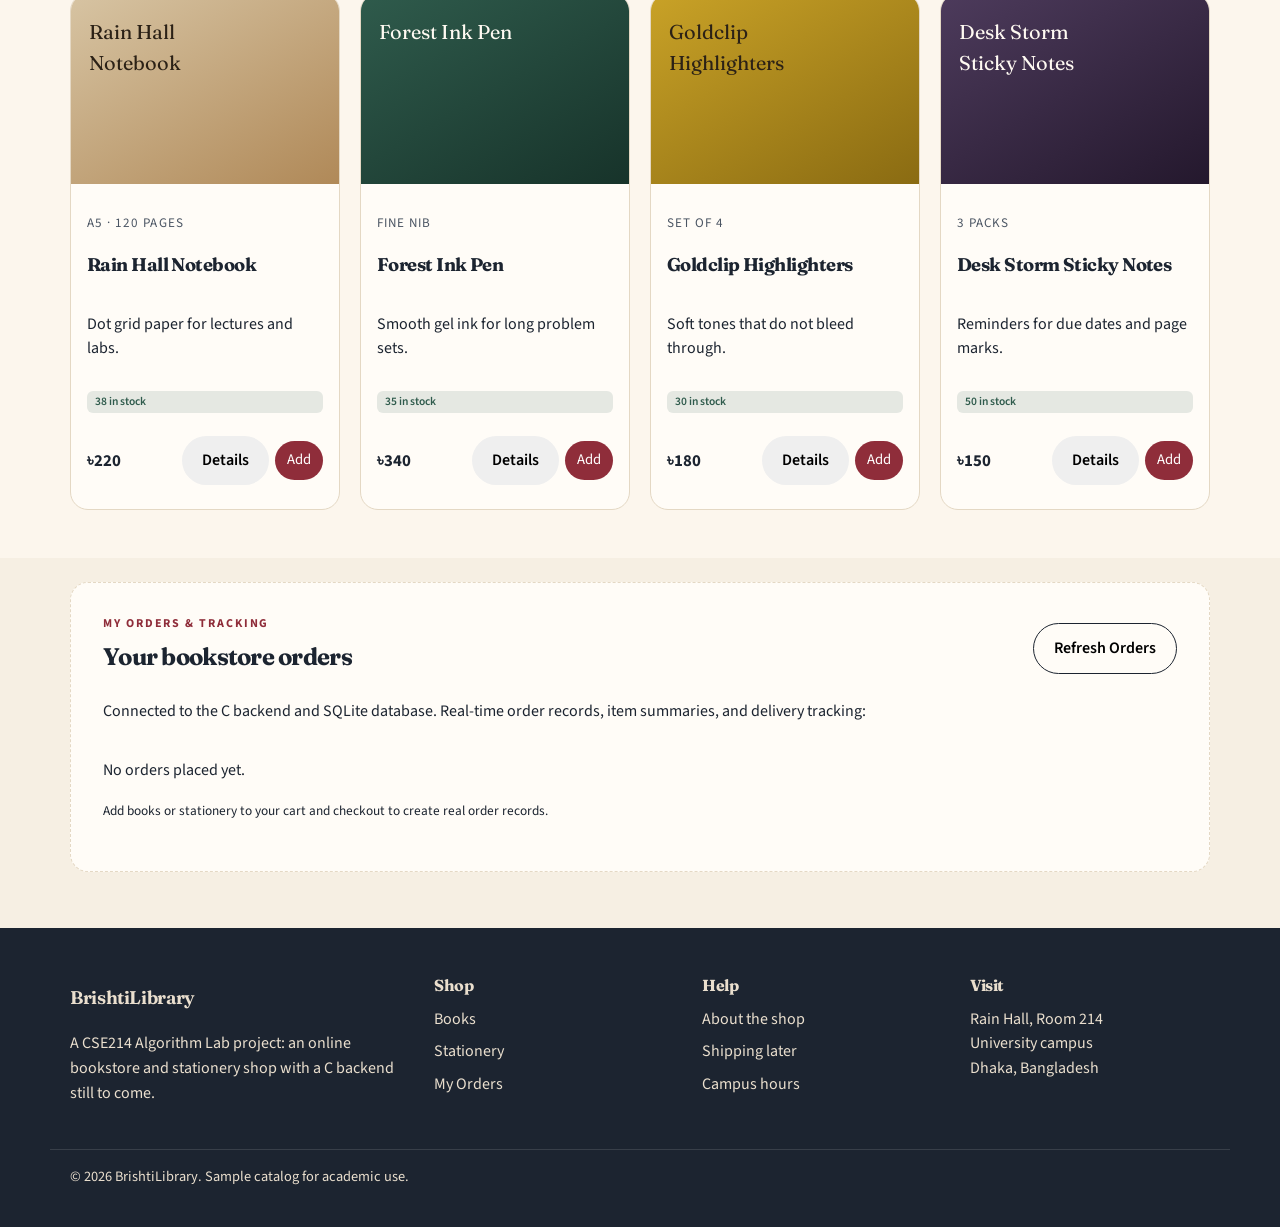
==== commit 6837d5c7: "upgrade by 9 files" ====
--- a/frontend/index.html
+++ b/frontend/index.html
@@ -123,6 +123,41 @@
         </div>
       </section>
 
+      <!-- Catalog Controls: Filter, Search Status, Sort & Availability -->
+      <section class="section catalog-controls-section" id="catalog-controls">
+        <div class="catalog-toolbar">
+          <div class="toolbar-left">
+            <div class="filter-group">
+              <label for="filter-category" class="filter-label">Category:</label>
+              <select id="filter-category" class="filter-select">
+                <option value="all">All Categories</option>
+              </select>
+            </div>
+            <div class="filter-group">
+              <label for="filter-sort" class="filter-label">Sort By:</label>
+              <select id="filter-sort" class="filter-select">
+                <option value="featured">Featured First</option>
+                <option value="price_asc">Price: Low to High</option>
+                <option value="price_desc">Price: High to Low</option>
+                <option value="name_asc">Title: A to Z</option>
+                <option value="name_desc">Title: Z to A</option>
+              </select>
+            </div>
+            <div class="filter-group">
+              <label class="filter-checkbox-label">
+                <input type="checkbox" id="filter-instock" />
+                <span>In Stock Only</span>
+              </label>
+            </div>
+          </div>
+          <div class="toolbar-right">
+            <span class="catalog-count-badge" id="catalog-count-badge">Loading catalog…</span>
+            <button class="btn btn-sm btn-ghost" id="btn-reset-filters" type="button">Reset</button>
+          </div>
+        </div>
+        <div class="active-filter-tags" id="active-filter-tags" hidden></div>
+      </section>
+
       <section class="section" id="books">
         <div class="section-heading">
           <div>
@@ -219,6 +254,54 @@
         </div>
       </div>
     </aside>
+
+    <!-- Product Detail Modal Dialog -->
+    <dialog class="modal-dialog modal-detail-dialog" id="product-detail-modal">
+      <div class="modal-card detail-modal-card">
+        <div class="modal-head">
+          <div>
+            <span class="eyebrow" id="detail-product-type">Book Details</span>
+            <h2 id="detail-product-title">Product Title</h2>
+          </div>
+          <button type="button" class="icon-close" id="detail-modal-close-btn">&times;</button>
+        </div>
+        <div class="detail-modal-grid">
+          <div class="detail-cover-wrapper">
+            <div class="product-cover detail-cover" id="detail-cover-box">
+              <span id="detail-cover-title">Title</span>
+            </div>
+            <div class="detail-badges-row">
+              <span class="sku-pill" id="detail-sku">SKU: B001</span>
+              <span class="stock-badge" id="detail-stock-badge">In Stock</span>
+            </div>
+          </div>
+          <div class="detail-info-pane">
+            <div class="detail-price-box">
+              <span class="detail-price" id="detail-price">৳0</span>
+              <span class="detail-discount-note" id="detail-discount" hidden></span>
+            </div>
+            <p class="detail-desc" id="detail-description"></p>
+            
+            <div class="detail-meta-table">
+              <h4>Product Specifications</h4>
+              <dl class="meta-dl" id="detail-meta-list"></dl>
+            </div>
+
+            <div class="detail-action-box">
+              <div class="detail-qty-control">
+                <label for="detail-qty-input">Qty:</label>
+                <div class="cart-qty-row">
+                  <button type="button" class="btn-qty" id="detail-qty-dec">−</button>
+                  <input type="number" id="detail-qty-input" min="1" value="1" readonly class="qty-num-input" />
+                  <button type="button" class="btn-qty" id="detail-qty-inc">+</button>
+                </div>
+              </div>
+              <button type="button" class="btn btn-primary btn-block" id="detail-add-cart-btn">Add to Cart</button>
+            </div>
+          </div>
+        </div>
+      </div>
+    </dialog>
 
     <!-- Checkout Modal Dialog -->
     <dialog class="modal-dialog" id="checkout-modal">
--- a/frontend/css/style.css
+++ b/frontend/css/style.css
@@ -1072,3 +1072,350 @@
   margin-top: 8px;
 }
 
+/* === Catalog Toolbar & Filters === */
+.catalog-controls-section {
+  padding-top: 24px;
+  padding-bottom: 8px;
+}
+
+.catalog-toolbar {
+  background: var(--white);
+  border: 1px solid var(--line);
+  border-radius: var(--radius);
+  padding: 16px 20px;
+  display: flex;
+  justify-content: space-between;
+  align-items: center;
+  flex-wrap: wrap;
+  gap: 16px;
+  box-shadow: 0 2px 10px rgba(28, 36, 48, 0.04);
+}
+
+.toolbar-left {
+  display: flex;
+  align-items: center;
+  flex-wrap: wrap;
+  gap: 16px;
+}
+
+.filter-group {
+  display: flex;
+  align-items: center;
+  gap: 8px;
+}
+
+.filter-label {
+  font-size: 0.85rem;
+  font-weight: 600;
+  color: var(--ink-soft);
+}
+
+.filter-select {
+  padding: 6px 12px;
+  border: 1px solid var(--line);
+  border-radius: 8px;
+  background: var(--paper);
+  color: var(--ink);
+  font-family: inherit;
+  font-size: 0.88rem;
+  cursor: pointer;
+}
+
+.filter-select:focus {
+  outline: none;
+  border-color: var(--burgundy);
+}
+
+.filter-checkbox-label {
+  display: flex;
+  align-items: center;
+  gap: 6px;
+  font-size: 0.88rem;
+  font-weight: 600;
+  color: var(--ink);
+  cursor: pointer;
+  user-select: none;
+}
+
+.toolbar-right {
+  display: flex;
+  align-items: center;
+  gap: 12px;
+}
+
+.catalog-count-badge {
+  font-size: 0.85rem;
+  color: var(--ink-soft);
+  font-weight: 500;
+}
+
+.active-filter-tags {
+  display: flex;
+  align-items: center;
+  flex-wrap: wrap;
+  gap: 8px;
+  margin-top: 10px;
+  padding: 0 4px;
+}
+
+.filter-tag {
+  display: inline-flex;
+  align-items: center;
+  gap: 6px;
+  background: rgba(143, 45, 58, 0.08);
+  border: 1px solid rgba(143, 45, 58, 0.2);
+  color: var(--burgundy);
+  font-size: 0.82rem;
+  font-weight: 600;
+  padding: 3px 10px;
+  border-radius: 999px;
+}
+
+.filter-tag button {
+  background: transparent;
+  border: 0;
+  color: inherit;
+  font-weight: bold;
+  cursor: pointer;
+  padding: 0;
+  display: flex;
+  align-items: center;
+}
+
+/* === Product Detail Modal === */
+.modal-detail-dialog {
+  max-width: 720px;
+}
+
+.detail-modal-card {
+  padding: 28px;
+}
+
+.detail-modal-grid {
+  display: grid;
+  grid-template-columns: 240px 1fr;
+  gap: 24px;
+  margin-top: 14px;
+}
+
+@media (max-width: 640px) {
+  .detail-modal-grid {
+    grid-template-columns: 1fr;
+  }
+}
+
+.detail-cover-wrapper {
+  display: flex;
+  flex-direction: column;
+  gap: 12px;
+}
+
+.detail-cover {
+  height: 240px;
+  border-radius: 8px;
+  display: flex;
+  align-items: flex-end;
+}
+
+.detail-badges-row {
+  display: flex;
+  justify-content: space-between;
+  align-items: center;
+  gap: 8px;
+}
+
+.sku-pill {
+  font-family: var(--font-mono, monospace);
+  font-size: 0.78rem;
+  background: var(--paper);
+  border: 1px solid var(--line);
+  padding: 2px 8px;
+  border-radius: 4px;
+  color: var(--ink-soft);
+}
+
+.detail-info-pane {
+  display: flex;
+  flex-direction: column;
+  gap: 14px;
+}
+
+.detail-price-box {
+  display: flex;
+  align-items: baseline;
+  gap: 12px;
+}
+
+.detail-price {
+  font-family: var(--font-serif);
+  font-size: 1.8rem;
+  font-weight: 700;
+  color: var(--burgundy);
+}
+
+.detail-discount-note {
+  font-size: 0.85rem;
+  color: var(--forest);
+  font-weight: 600;
+}
+
+.detail-desc {
+  font-size: 0.95rem;
+  line-height: 1.55;
+  color: var(--ink);
+  margin: 0;
+}
+
+.detail-meta-table {
+  background: var(--white);
+  border: 1px solid var(--line);
+  border-radius: 8px;
+  padding: 12px 16px;
+}
+
+.detail-meta-table h4 {
+  margin: 0 0 8px;
+  font-size: 0.82rem;
+  text-transform: uppercase;
+  letter-spacing: 0.04em;
+  color: var(--ink-soft);
+}
+
+.meta-dl {
+  display: grid;
+  grid-template-columns: 110px 1fr;
+  row-gap: 6px;
+  column-gap: 12px;
+  margin: 0;
+  font-size: 0.88rem;
+}
+
+.meta-dl dt {
+  color: var(--ink-soft);
+  font-weight: 600;
+}
+
+.meta-dl dd {
+  margin: 0;
+  color: var(--ink);
+  font-weight: 500;
+}
+
+.detail-action-box {
+  display: flex;
+  align-items: center;
+  gap: 14px;
+  margin-top: 8px;
+  padding-top: 14px;
+  border-top: 1px dashed var(--line);
+}
+
+.detail-qty-control {
+  display: flex;
+  align-items: center;
+  gap: 8px;
+  font-size: 0.88rem;
+  font-weight: 600;
+}
+
+.qty-num-input {
+  width: 44px;
+  text-align: center;
+  border: 1px solid var(--line);
+  border-radius: 6px;
+  padding: 4px;
+  font-family: inherit;
+  font-weight: 700;
+  background: var(--white);
+}
+
+/* === Order Tracking Progress Bar === */
+.order-tracker {
+  display: flex;
+  justify-content: space-between;
+  align-items: center;
+  margin: 16px 0 20px;
+  position: relative;
+  padding: 0 10px;
+}
+
+.tracker-track {
+  position: absolute;
+  top: 14px;
+  left: 24px;
+  right: 24px;
+  height: 3px;
+  background: var(--line);
+  z-index: 1;
+}
+
+.tracker-progress {
+  height: 100%;
+  background: var(--forest);
+  transition: width 0.3s ease;
+}
+
+.tracker-step {
+  position: relative;
+  z-index: 2;
+  display: flex;
+  flex-direction: column;
+  align-items: center;
+  gap: 6px;
+  text-align: center;
+}
+
+.step-dot {
+  width: 28px;
+  height: 28px;
+  border-radius: 50%;
+  background: var(--cream);
+  border: 2px solid var(--line);
+  display: grid;
+  place-items: center;
+  font-size: 0.75rem;
+  font-weight: 700;
+  color: var(--ink-soft);
+  transition: all 0.2s ease;
+}
+
+.step-name {
+  font-size: 0.74rem;
+  font-weight: 600;
+  color: var(--ink-soft);
+  white-space: nowrap;
+}
+
+.tracker-step.completed .step-dot {
+  background: var(--forest);
+  border-color: var(--forest);
+  color: var(--cream);
+}
+
+.tracker-step.completed .step-name {
+  color: var(--forest);
+}
+
+.tracker-step.active .step-dot {
+  background: var(--cream);
+  border-color: var(--burgundy);
+  color: var(--burgundy);
+  box-shadow: 0 0 0 3px rgba(143, 45, 58, 0.2);
+}
+
+.tracker-step.active .step-name {
+  color: var(--burgundy);
+  font-weight: 700;
+}
+
+.product-card {
+  cursor: pointer;
+  transition: transform 0.2s ease, box-shadow 0.2s ease;
+}
+
+.product-card:hover {
+  transform: translateY(-2px);
+  box-shadow: 0 8px 24px rgba(28, 36, 48, 0.08);
+}
+
+
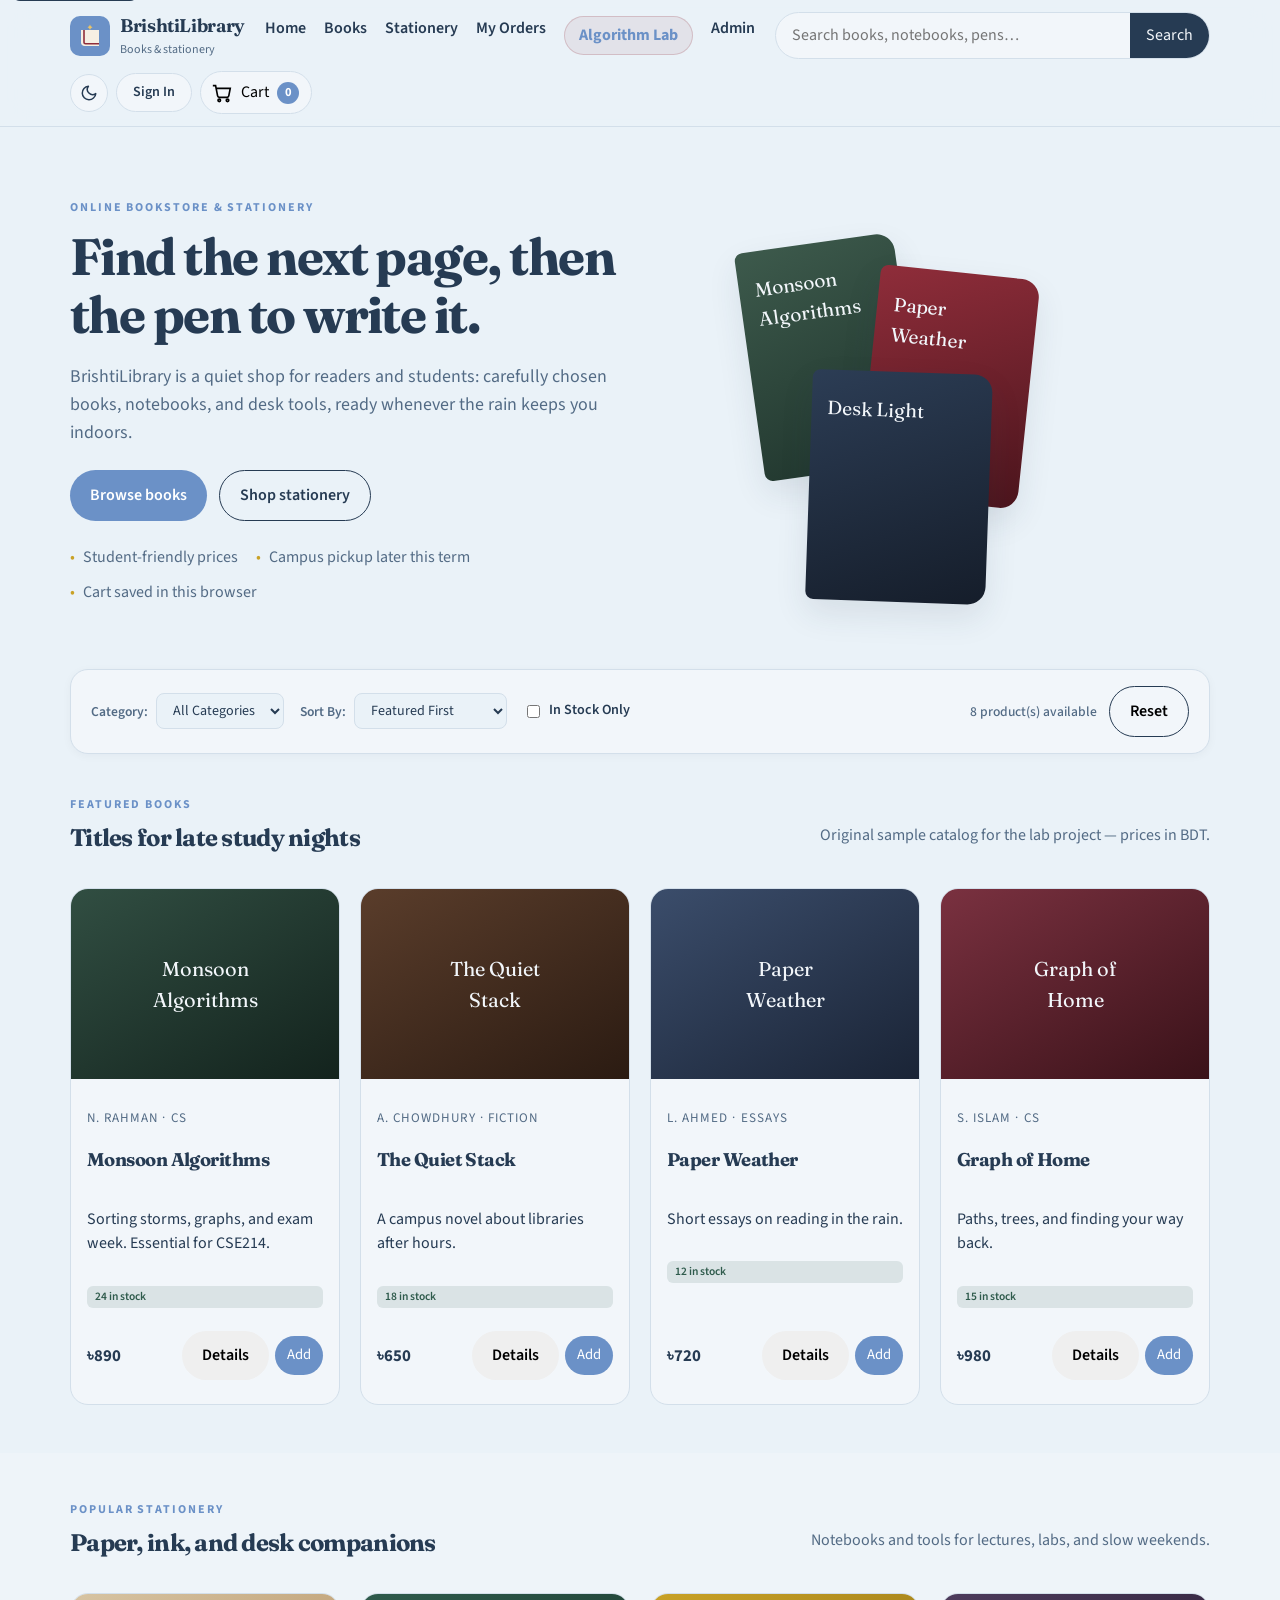
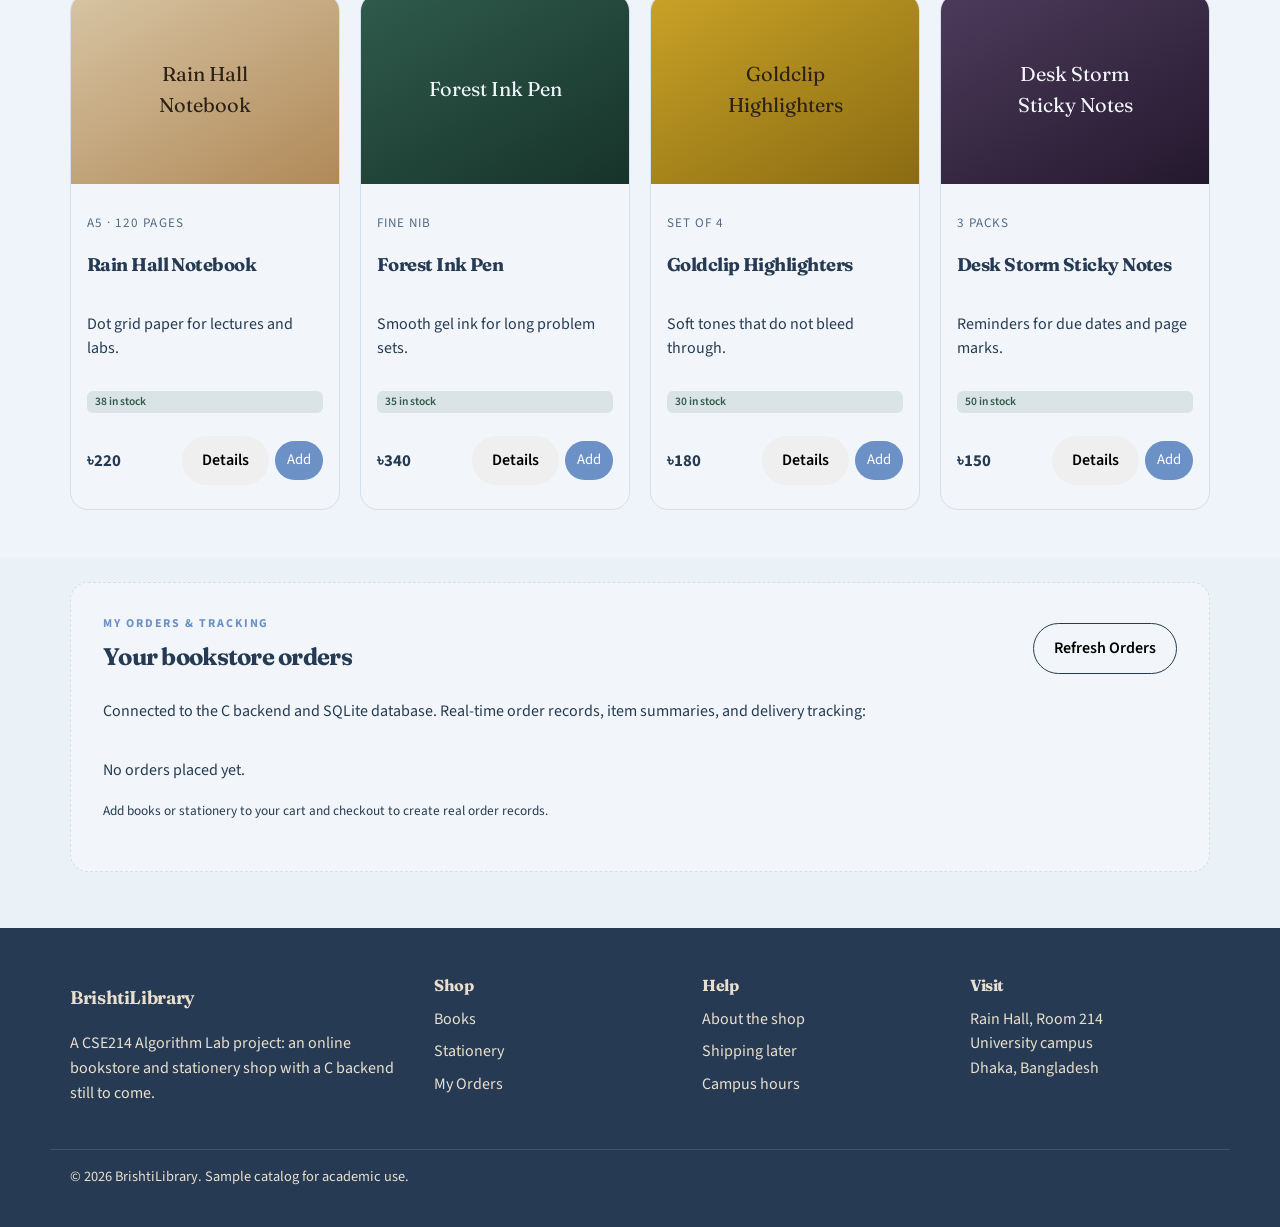
==== commit bc505124: "securing the admin and giving the control" ====
--- a/frontend/index.html
+++ b/frontend/index.html
@@ -15,6 +15,7 @@
       rel="stylesheet"
     />
     <link rel="stylesheet" href="css/style.css" />
+    <script src="js/theme.js"></script>
   </head>
   <body>
     <a class="skip-link" href="#main">Skip to content</a>
@@ -61,6 +62,22 @@
         </nav>
 
         <div class="header-actions">
+          <button class="theme-toggle-btn" id="theme-toggle" type="button" aria-label="Toggle light/dark theme" title="Toggle theme">
+            <svg class="theme-icon-sun" viewBox="0 0 24 24" width="20" height="20" fill="none" stroke="currentColor" stroke-width="2" stroke-linecap="round" stroke-linejoin="round" aria-hidden="true">
+              <circle cx="12" cy="12" r="5"></circle>
+              <line x1="12" y1="1" x2="12" y2="3"></line>
+              <line x1="12" y1="21" x2="12" y2="23"></line>
+              <line x1="4.22" y1="4.22" x2="5.64" y2="5.64"></line>
+              <line x1="18.36" y1="18.36" x2="19.78" y2="19.78"></line>
+              <line x1="1" y1="12" x2="3" y2="12"></line>
+              <line x1="21" y1="12" x2="23" y2="12"></line>
+              <line x1="4.22" y1="19.78" x2="5.64" y2="18.36"></line>
+              <line x1="18.36" y1="5.64" x2="19.78" y2="4.22"></line>
+            </svg>
+            <svg class="theme-icon-moon" viewBox="0 0 24 24" width="20" height="20" fill="none" stroke="currentColor" stroke-width="2" stroke-linecap="round" stroke-linejoin="round" aria-hidden="true">
+              <path d="M21 12.79A9 9 0 1 1 11.21 3 7 7 0 0 0 21 12.79z"></path>
+            </svg>
+          </button>
           <button class="auth-pill" id="auth-toggle" type="button">Sign In</button>
           <button class="cart-button" id="cart-open" type="button" aria-controls="cart-drawer">
             <span class="cart-icon" aria-hidden="true">
--- a/frontend/css/style.css
+++ b/frontend/css/style.css
@@ -1,19 +1,58 @@
-:root {
-  --ink: #1c2430;
-  --ink-soft: #4b5563;
-  --paper: #f6efe3;
-  --cream: #fffaf2;
-  --white: #fffcf7;
-  --line: #e4d8c4;
-  --burgundy: #8f2d3a;
-  --burgundy-dark: #6f1f2b;
+:root,
+[data-theme="light"] {
+  /* Warm Blue Light Mode Palette */
+  --theme-bg: #EAF2F8;
+  --theme-card: #F2F6FA;
+  --theme-btn: #6B91C7;
+  --theme-btn-hover: #587eb5;
+  --theme-btn-text: #ffffff;
+  --theme-heading: #263B53;
+  --theme-border: #D3DFEA;
+  --theme-text: #263B53;
+  --theme-text-muted: #536b85;
+
+  /* Backward Compatible Semantic Variables */
+  --ink: var(--theme-heading);
+  --ink-soft: var(--theme-text-muted);
+  --paper: var(--theme-bg);
+  --cream: var(--theme-card);
+  --white: var(--theme-card);
+  --line: var(--theme-border);
+  --burgundy: var(--theme-btn);
+  --burgundy-dark: var(--theme-btn-hover);
   --forest: #2f5b4c;
   --gold: #c9a227;
-  --shadow: 0 18px 40px rgba(28, 36, 48, 0.12);
+  --shadow: 0 14px 32px rgba(38, 59, 83, 0.10);
   --radius: 18px;
   --header-h: 84px;
   --font-serif: "Fraunces", Georgia, serif;
   --font-sans: "Source Sans 3", "Segoe UI", sans-serif;
+}
+
+[data-theme="dark"] {
+  /* Warm Blue Dark Mode Palette */
+  --theme-bg: #151F2B;
+  --theme-card: #202D3D;
+  --theme-btn: #789BCB;
+  --theme-btn-hover: #8daed9;
+  --theme-btn-text: #151F2B;
+  --theme-heading: #E5EDF7;
+  --theme-border: #35465A;
+  --theme-text: #d6e2ee;
+  --theme-text-muted: #8ea3bb;
+
+  /* Backward Compatible Semantic Variables */
+  --ink: var(--theme-heading);
+  --ink-soft: var(--theme-text-muted);
+  --paper: var(--theme-bg);
+  --cream: var(--theme-card);
+  --white: var(--theme-card);
+  --line: var(--theme-border);
+  --burgundy: var(--theme-btn);
+  --burgundy-dark: var(--theme-btn-hover);
+  --forest: #43826d;
+  --gold: #dbb335;
+  --shadow: 0 14px 36px rgba(0, 0, 0, 0.45);
 }
 
 *,
@@ -31,9 +70,10 @@
   font-family: var(--font-sans);
   color: var(--ink);
   background:
-    radial-gradient(1200px 400px at 10% -10%, #f3e2c4 0%, transparent 50%),
+    radial-gradient(1200px 400px at 10% -10%, rgba(107, 145, 199, 0.15) 0%, transparent 50%),
     var(--paper);
   line-height: 1.55;
+  transition: background-color 0.2s ease, color 0.2s ease;
 }
 
 img,
@@ -82,9 +122,17 @@
   position: sticky;
   top: 0;
   z-index: 40;
-  background: rgba(246, 239, 227, 0.92);
-  backdrop-filter: blur(14px);
+  background: rgba(234, 242, 248, 0.88); 
+  backdrop-filter: blur(16px) saturate(130%);
+  -webkit-backdrop-filter: blur(16px) saturate(130%);  
+  border-bottom: 1px solid var(--line); 
+  transition: background 0.2s ease, border-color 0.2s ease;
+}
+
+[data-theme="dark"] .site-header {
+  background: rgba(21, 31, 43, 0.88);
   border-bottom: 1px solid var(--line);
+  color-scheme: dark;
 }
 
 .header-inner {
@@ -97,7 +145,6 @@
   gap: 12px 20px;
   align-items: center;
 }
-
 .brand {
   display: flex;
   align-items: center;
@@ -189,6 +236,54 @@
   border: 1px solid var(--line);
   border-radius: 999px;
   padding: 8px 12px 8px 10px;
+}
+
+.theme-toggle-btn {
+  display: inline-flex;
+  align-items: center;
+  justify-content: center;
+  width: 38px;
+  height: 38px;
+  border-radius: 999px;
+  border: 1px solid var(--line);
+  background: var(--white);
+  color: var(--ink);
+  cursor: pointer;
+  padding: 0;
+  transition: all 0.2s ease;
+  flex-shrink: 0;
+}
+
+.theme-toggle-btn:hover {
+  background: var(--line);
+  transform: translateY(-1px);
+}
+
+.theme-toggle-btn:active {
+  transform: translateY(0);
+}
+
+.theme-toggle-btn svg {
+  width: 18px;
+  height: 18px;
+}
+
+.theme-icon-sun {
+  display: none;
+  color: #f7cb5a;
+}
+
+.theme-icon-moon {
+  display: block;
+  color: var(--ink);
+}
+
+[data-theme="dark"] .theme-icon-sun {
+  display: block;
+}
+
+[data-theme="dark"] .theme-icon-moon {
+  display: none;
 }
 
 .cart-icon svg {
@@ -380,9 +475,13 @@
 }
 
 .section-alt {
-  background: rgba(255, 250, 242, 0.7);
+  background: rgba(242, 246, 250, 0.65);
   max-width: none;
   padding: 48px 0;
+}
+
+[data-theme="dark"] .section-alt {
+  background: rgba(32, 45, 61, 0.55);
 }
 
 .section-alt .section-heading,
@@ -421,19 +520,67 @@
   display: flex;
   flex-direction: column;
   min-height: 100%;
+  transition: transform 0.2s ease, box-shadow 0.2s ease;
+}
+
+.product-card:hover {
+  transform: translateY(-2px);
+  box-shadow: var(--shadow);
 }
 
 .product-cover {
+  position: relative;
+  overflow: hidden;
   height: 190px;
   padding: 22px 18px;
   color: var(--cream);
   font-family: var(--font-serif);
+  display: flex;
+  align-items: center;
+  justify-content: center;
+  text-align: center;
 }
 
 .product-cover span {
   display: block;
   max-width: 8.5rem;
   font-size: 1.25rem;
+  z-index: 1;
+}
+
+.product-real-img {
+  position: absolute;
+  top: 0;
+  left: 0;
+  width: 100%;
+  height: 100%;
+  object-fit: cover;
+  display: block;
+  z-index: 2;
+  transition: transform 0.3s ease;
+}
+
+.product-card:hover .product-real-img {
+  transform: scale(1.05);
+}
+
+.detail-cover {
+  position: relative;
+  overflow: hidden;
+  display: flex;
+  align-items: center;
+  justify-content: center;
+}
+
+.detail-real-img {
+  position: absolute;
+  top: 0;
+  left: 0;
+  width: 100%;
+  height: 100%;
+  object-fit: cover;
+  display: block;
+  z-index: 2;
 }
 
 .cover-book-1 { background: linear-gradient(150deg, #314e42, #13231d); }
@@ -1418,4 +1565,109 @@
   box-shadow: 0 8px 24px rgba(28, 36, 48, 0.08);
 }
 
-
+/* Dark Mode Component Overrides */
+[data-theme="dark"] input,
+[data-theme="dark"] select,
+[data-theme="dark"] textarea {
+  background-color: #192535;
+  color: #E5EDF7;
+  border-color: #35465A;
+}
+
+[data-theme="dark"] input::placeholder,
+[data-theme="dark"] textarea::placeholder {
+  color: #6a829c;
+}
+
+[data-theme="dark"] .search {
+  background: #192535;
+  border-color: #35465A;
+}
+
+[data-theme="dark"] .cart-button,
+[data-theme="dark"] .theme-toggle-btn,
+[data-theme="dark"] .menu-toggle,
+[data-theme="dark"] .auth-pill {
+  background: #202D3D;
+  border-color: #35465A;
+  color: #E5EDF7;
+}
+
+[data-theme="dark"] .cart-button:hover,
+[data-theme="dark"] .theme-toggle-btn:hover,
+[data-theme="dark"] .menu-toggle:hover {
+  background: #28394e;
+}
+
+[data-theme="dark"] .cart-drawer {
+  background: #192535;
+  border-left-color: #35465A;
+}
+
+[data-theme="dark"] .cart-item {
+  border-bottom-color: #35465A;
+}
+
+[data-theme="dark"] .modal-card,
+[data-theme="dark"] .auth-card,
+[data-theme="dark"] .modal-dialog {
+  background: #202D3D;
+  border-color: #35465A;
+  color: #E5EDF7;
+}
+
+[data-theme="dark"] .orders-panel,
+[data-theme="dark"] .detail-modal-card {
+  background: #202D3D;
+  border-color: #35465A;
+}
+
+[data-theme="dark"] .lab-table th {
+  background: #192535;
+  color: #E5EDF7;
+  border-color: #35465A;
+}
+
+[data-theme="dark"] .lab-table td {
+  border-color: #35465A;
+  color: #d1deec;
+}
+
+[data-theme="dark"] .lab-table tbody tr:hover {
+  background: #243447;
+}
+
+[data-theme="dark"] .step-dot {
+  background: #202D3D;
+  border-color: #35465A;
+  color: #8ea3bb;
+}
+
+[data-theme="dark"] .filter-tag {
+  background: #202D3D;
+  border-color: #35465A;
+  color: #E5EDF7;
+}
+
+[data-theme="dark"] .btn-ghost {
+  border-color: #789BCB;
+  color: #789BCB;
+}
+
+[data-theme="dark"] .btn-ghost:hover {
+  background: rgba(120, 155, 203, 0.15);
+}
+
+[data-theme="dark"] .btn-primary,
+[data-theme="dark"] .add-cart {
+  background: #789BCB;
+  color: #151F2B;
+  font-weight: 700;
+}
+
+[data-theme="dark"] .btn-primary:hover,
+[data-theme="dark"] .add-cart:hover {
+  background: #8daed9;
+}
+
+
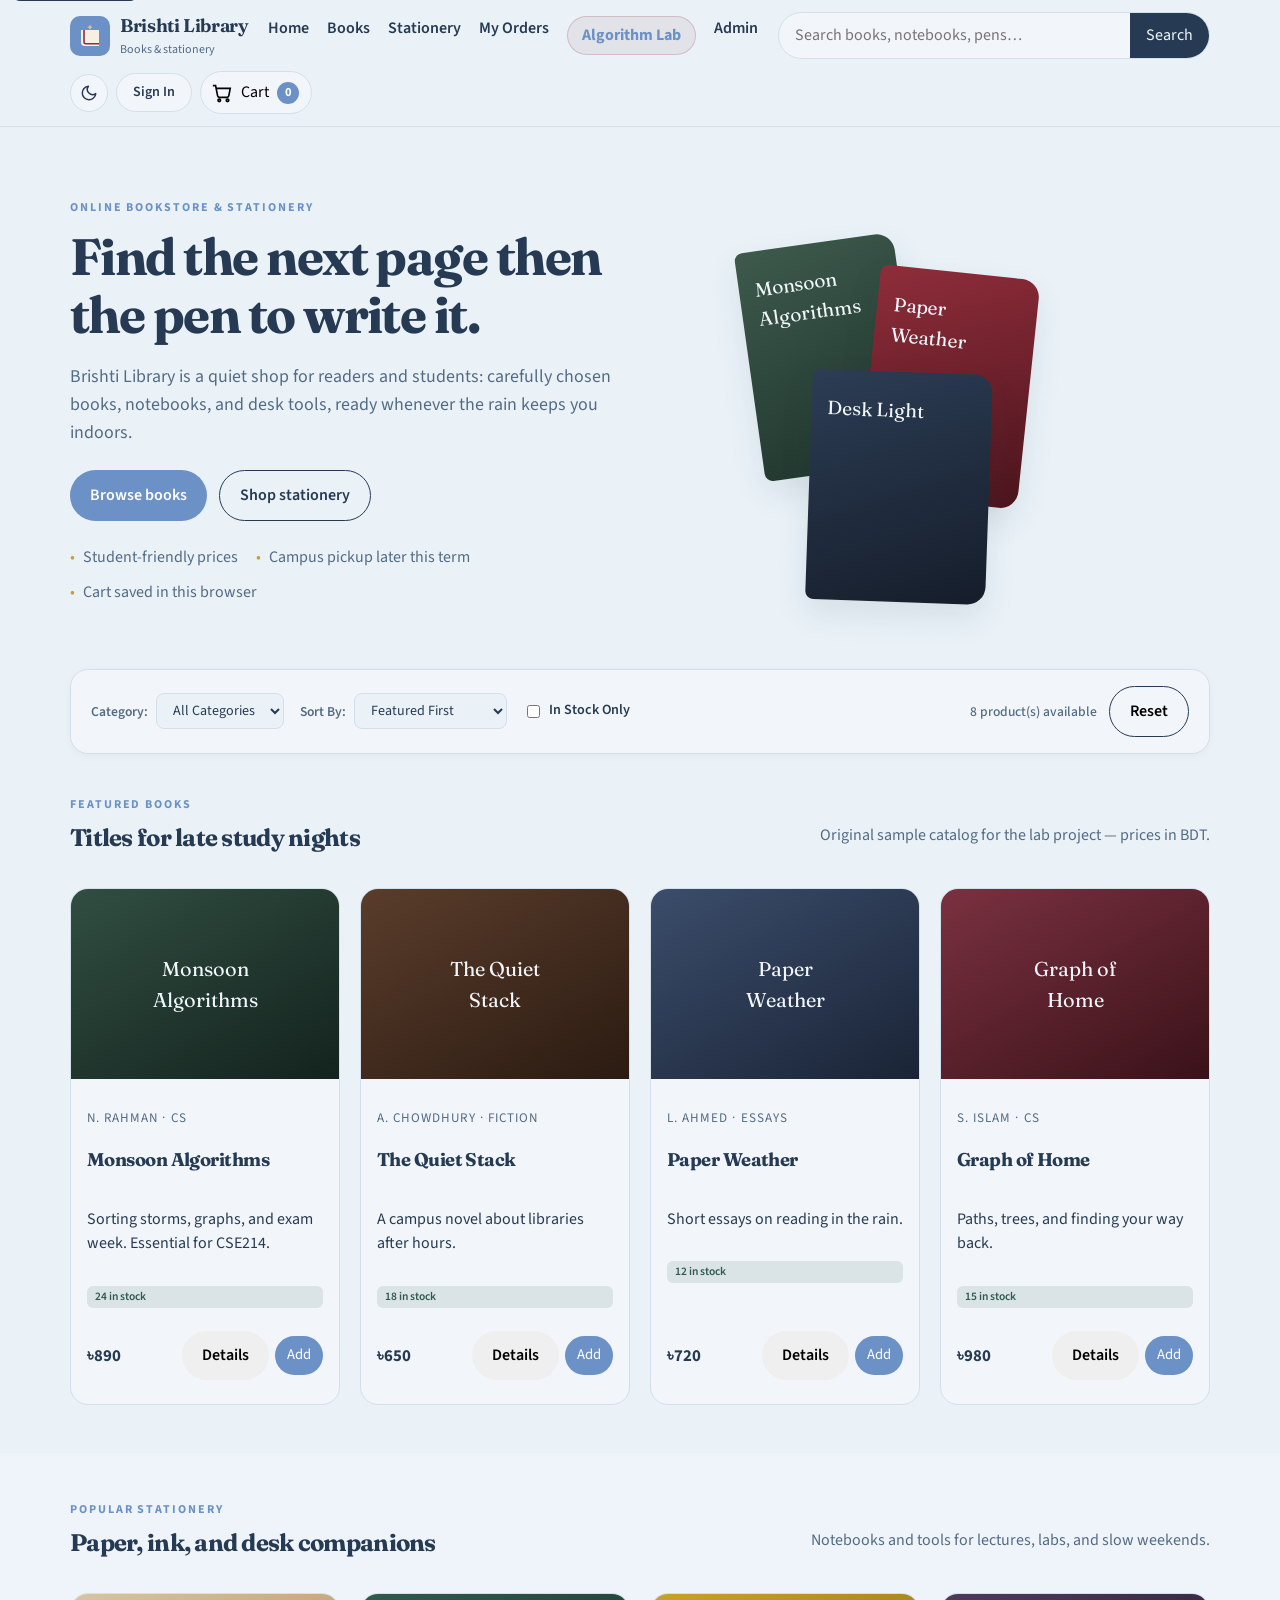
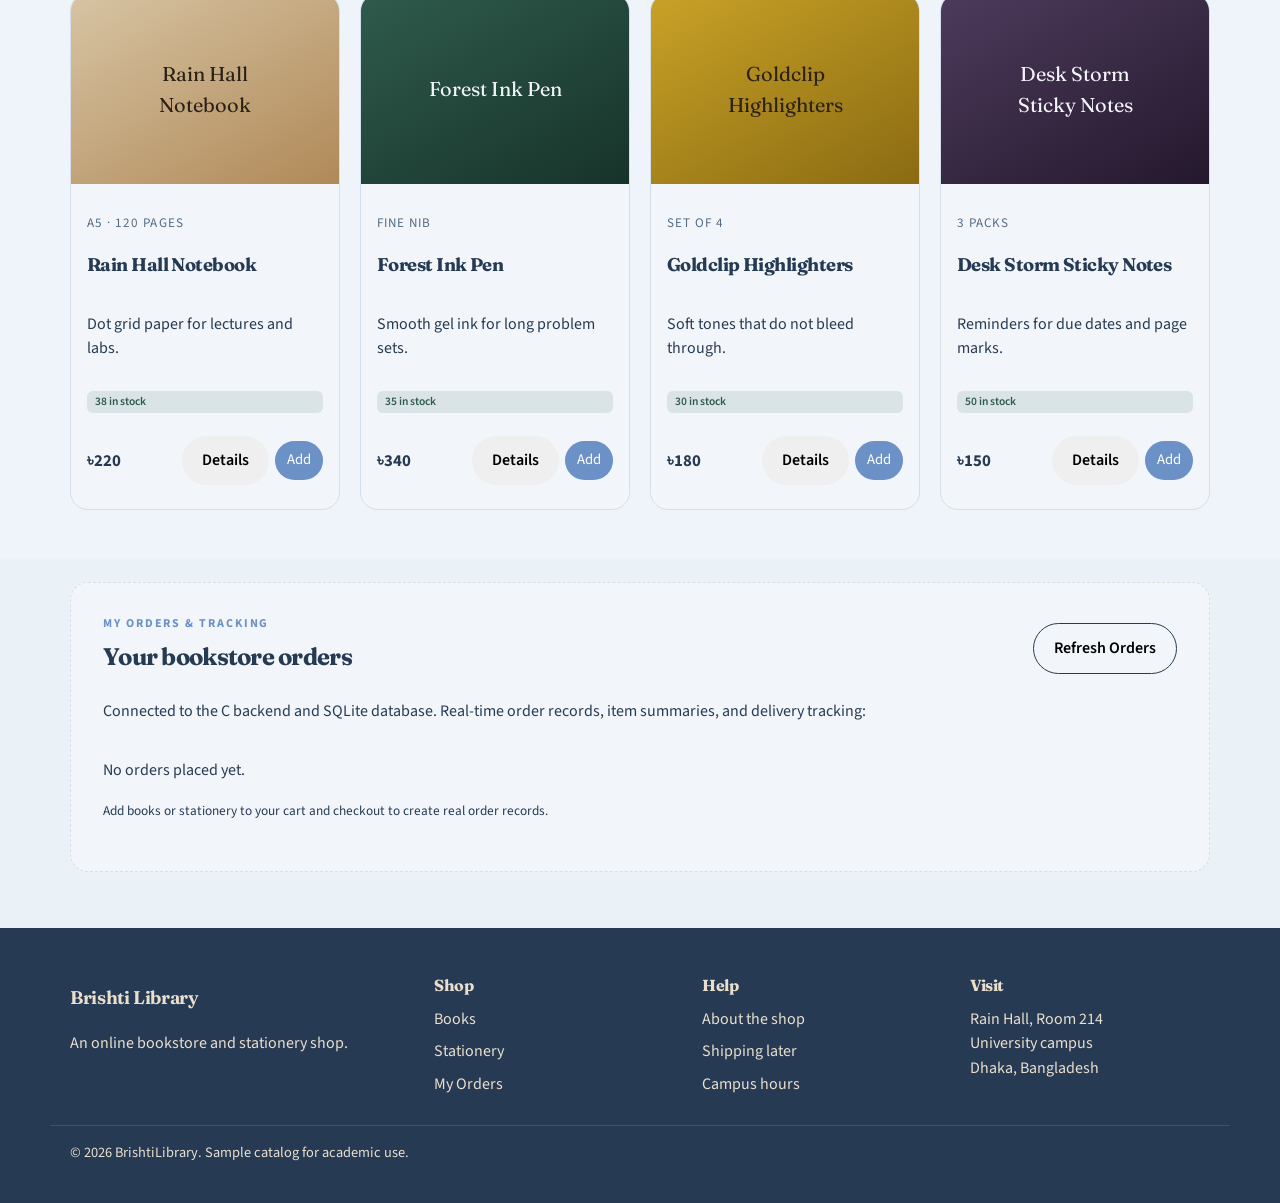
==== commit ccb2bf9d: "Improving the theme" ====
--- a/frontend/index.html
+++ b/frontend/index.html
@@ -3,10 +3,10 @@
   <head>
     <meta charset="UTF-8" />
     <meta name="viewport" content="width=device-width, initial-scale=1.0" />
-    <title>BrishtiLibrary — Books & Stationery</title>
+    <title>Brishti Library — Books & Stationery</title>
     <meta
       name="description"
-      content="BrishtiLibrary is an online bookstore and stationery shop for readers, students, and makers."
+      content="Brishti Library is an online bookstore and stationery shop for readers, students, and makers."
     />
     <link rel="preconnect" href="https://fonts.googleapis.com" />
     <link rel="preconnect" href="https://fonts.gstatic.com" crossorigin />
@@ -35,7 +35,7 @@
             </svg>
           </span>
           <span class="brand-copy">
-            <span class="brand-name">BrishtiLibrary</span>
+            <span class="brand-name">Brishti Library</span>
             <span class="brand-tag">Books &amp; stationery</span>
           </span>
         </a>
@@ -112,9 +112,9 @@
       <section class="hero" id="home">
         <div class="hero-copy">
           <p class="eyebrow">Online bookstore &amp; stationery</p>
-          <h1>Find the next page, then the pen to write it.</h1>
+          <h1>Find the next page then the pen to write it.</h1>
           <p class="lede">
-            BrishtiLibrary is a quiet shop for readers and students: carefully chosen books,
+            Brishti Library is a quiet shop for readers and students: carefully chosen books,
             notebooks, and desk tools, ready whenever the rain keeps you indoors.
           </p>
           <div class="hero-actions">
@@ -219,10 +219,9 @@
     <footer class="site-footer">
       <div class="footer-grid">
         <div>
-          <p class="brand-name">BrishtiLibrary</p>
+          <p class="brand-name">Brishti Library</p>
           <p>
-            A CSE214 Algorithm Lab project: an online bookstore and stationery shop with a C
-            backend still to come.
+            An online bookstore and stationery shop.
           </p>
         </div>
         <div>
--- a/frontend/css/style.css
+++ b/frontend/css/style.css
@@ -31,15 +31,15 @@
 
 [data-theme="dark"] {
   /* Warm Blue Dark Mode Palette */
-  --theme-bg: #151F2B;
+  --theme-bg: #456b9a;
   --theme-card: #202D3D;
   --theme-btn: #789BCB;
   --theme-btn-hover: #8daed9;
-  --theme-btn-text: #151F2B;
-  --theme-heading: #E5EDF7;
+  --theme-btn-text: #dcd84e;
+  --theme-heading: #314055;
   --theme-border: #35465A;
-  --theme-text: #d6e2ee;
-  --theme-text-muted: #8ea3bb;
+  --theme-text: #e8e8da;
+  --theme-text-muted: #e3e4ad;
 
   /* Backward Compatible Semantic Variables */
   --ink: var(--theme-heading);
